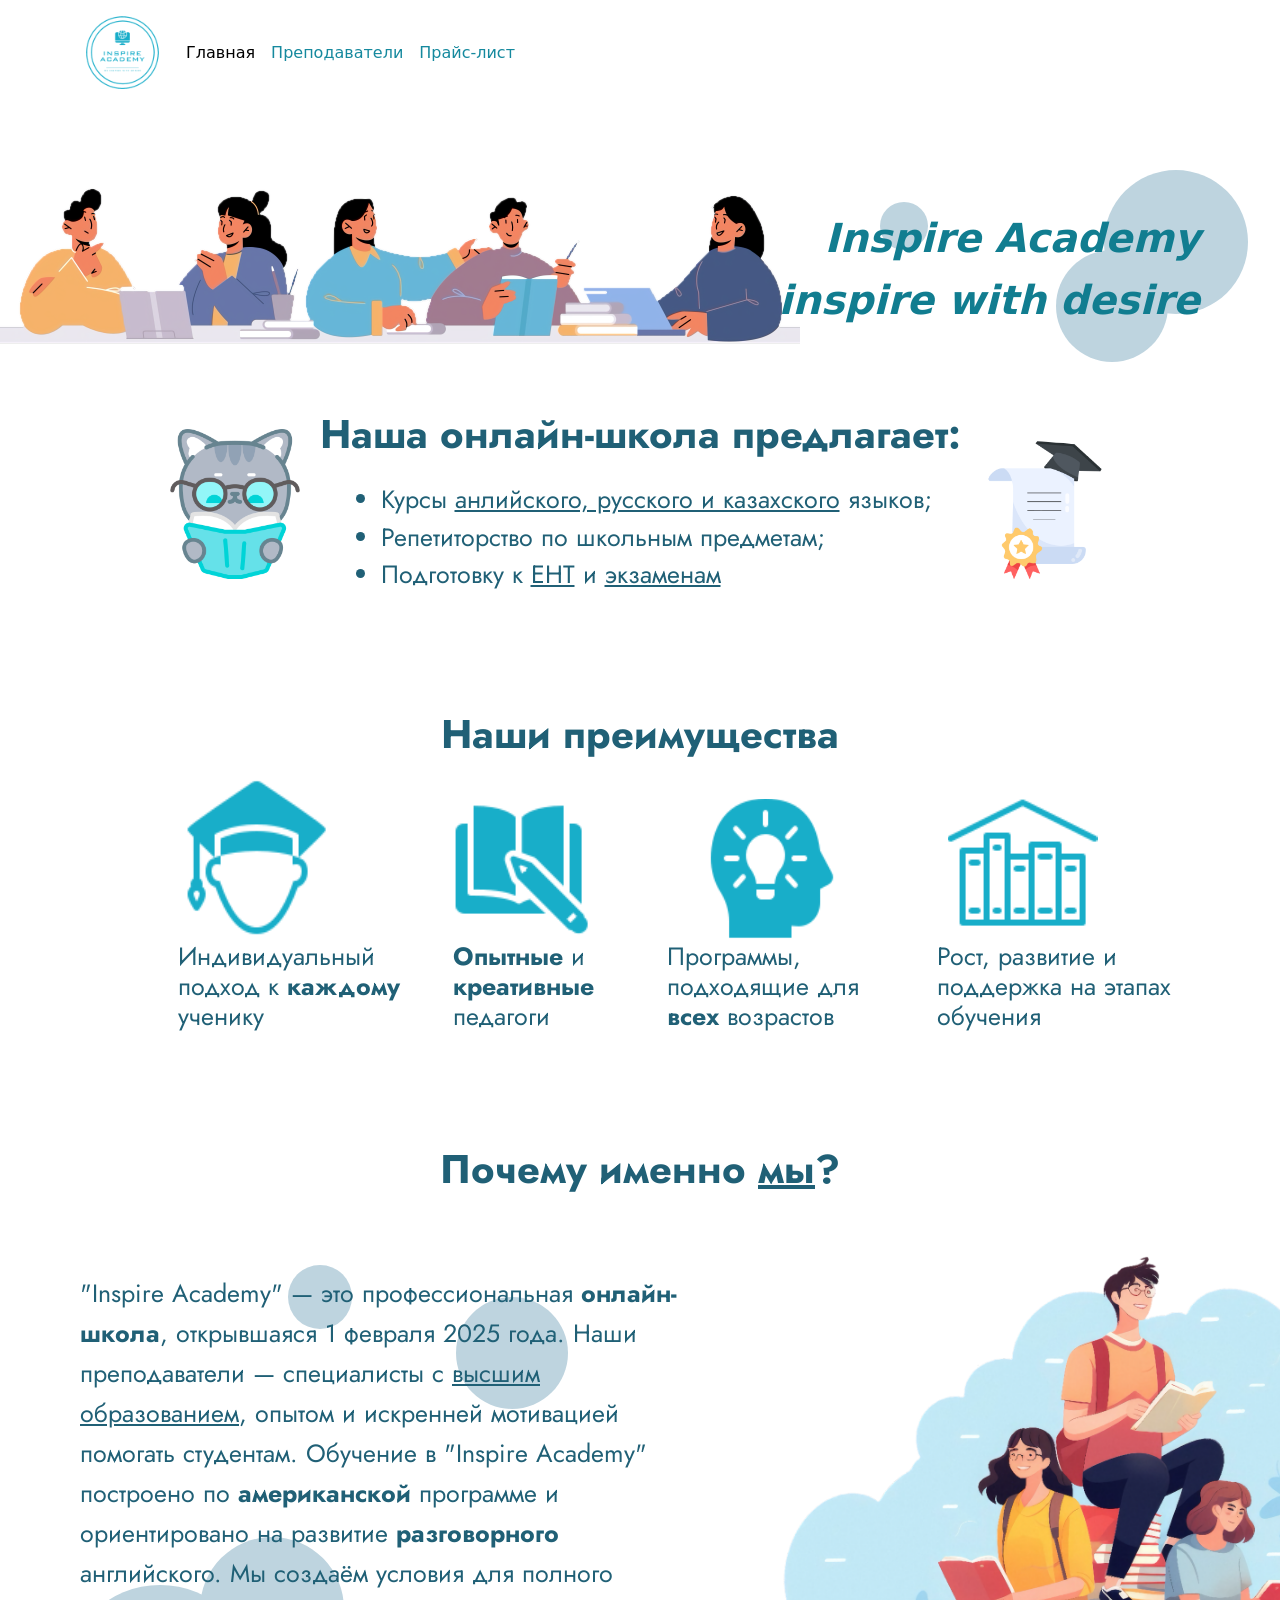
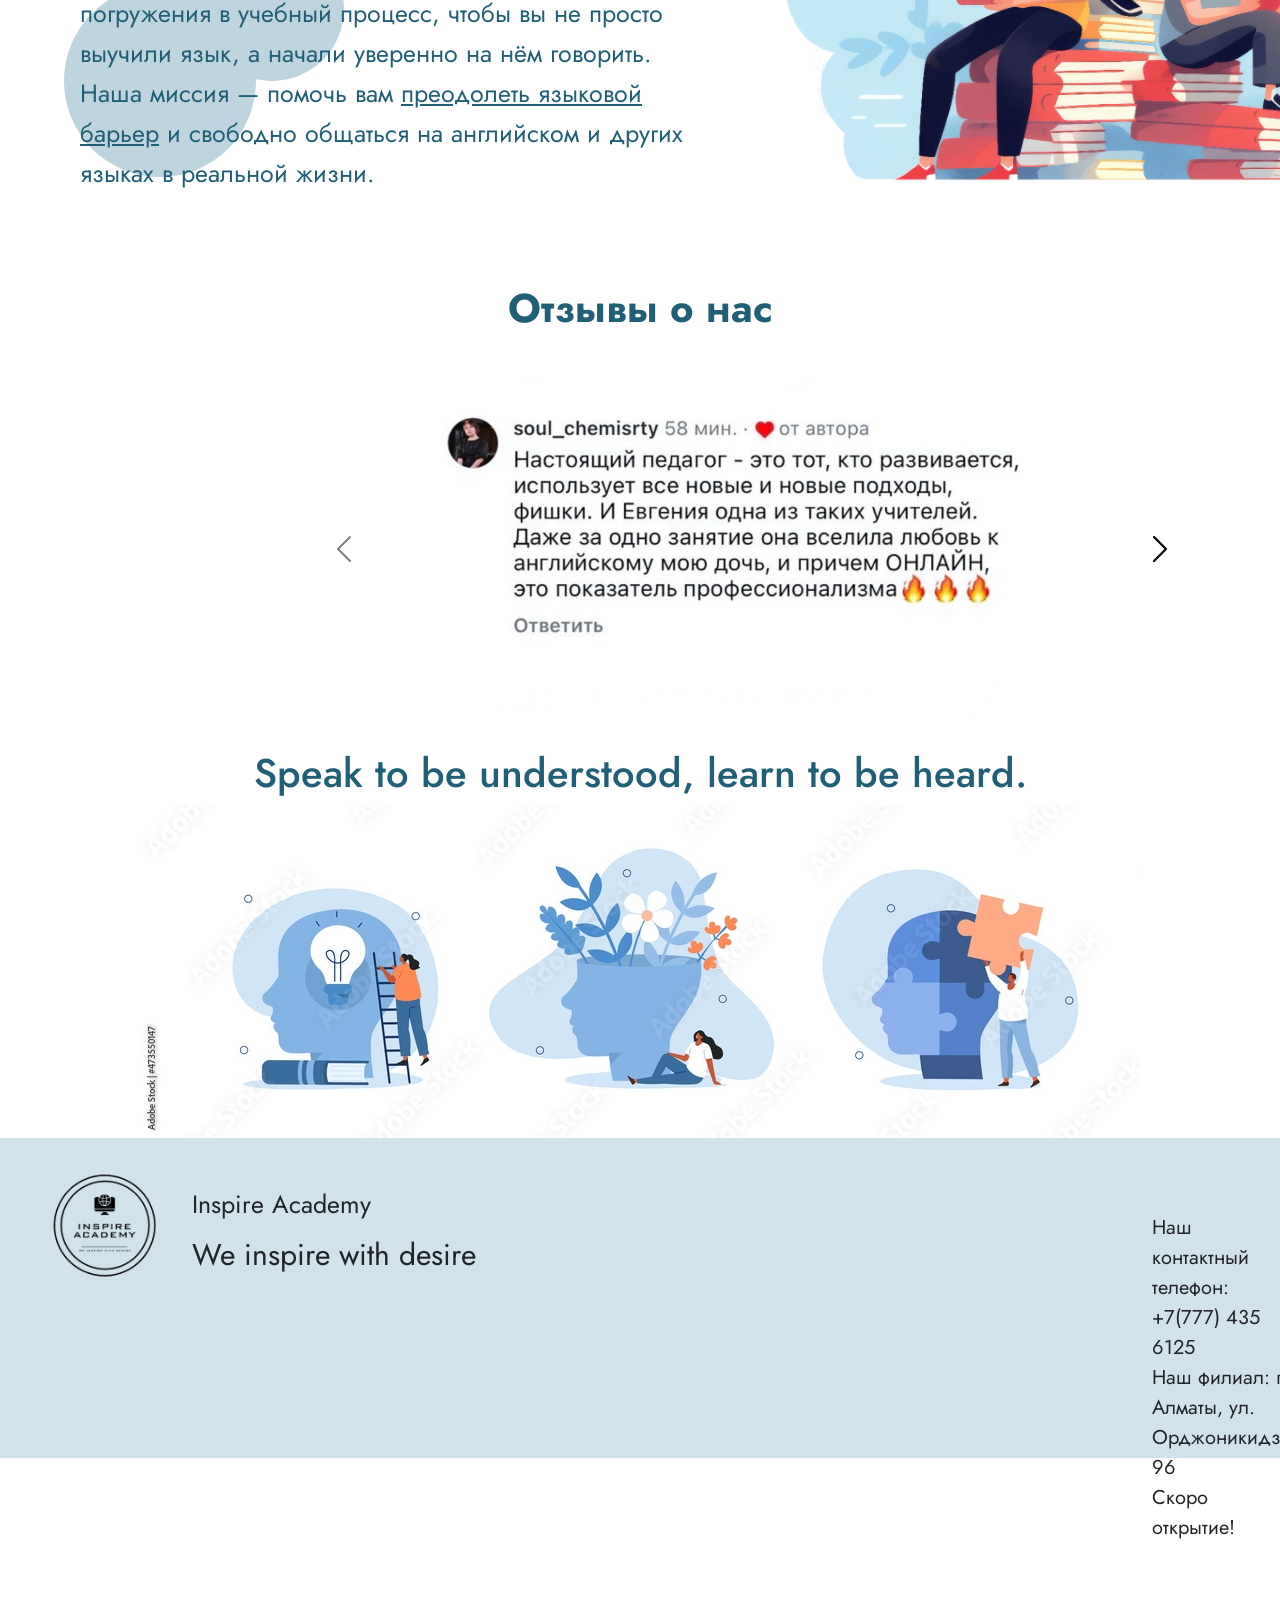
==== index.html @ 7b7fc405 "commit" ====
<!DOCTYPE html>
<html lang="en ru">
  <head>
    <meta charset="UTF-8" />
    <meta name="viewport" content="width=device-width, initial-scale=1.0" />
    <link
      href="https://cdn.jsdelivr.net/npm/bootstrap@5.0.2/dist/css/bootstrap.min.css"
      rel="stylesheet"
      integrity="sha384-EVSTQN3/azprG1Anm3QDgpJLIm9Nao0Yz1ztcQTwFspd3yD65VohhpuuCOmLASjC"
      crossorigin="anonymous"
    />
    <script
      src="https://cdn.jsdelivr.net/npm/bootstrap@5.0.2/dist/js/bootstrap.bundle.min.js"
      integrity="sha384-MrcW6ZMFYlzcLA8Nl+NtUVF0sA7MsXsP1UyJoMp4YLEuNSfAP+JcXn/tWtIaxVXM"
      crossorigin="anonymous"
    ></script>
    <title>Inspire Academy</title>
    <link rel="stylesheet" href="./main.css" />
    <script class="/main.js"></script>
    <link rel="preconnect" href="https://fonts.googleapis.com" />
    <link rel="preconnect" href="https://fonts.gstatic.com" crossorigin />
    <link
      href="https://fonts.googleapis.com/css2?family=Geist+Mono:wght@100..900&family=Josefin+Sans:ital,wght@0,100..700;1,100..700&family=Lobster&family=Playball&display=swap"
      rel="stylesheet"
    />
    <link rel="preconnect" href="https://fonts.googleapis.com" />
    <link rel="preconnect" href="https://fonts.gstatic.com" crossorigin />
    <link
      href="https://fonts.googleapis.com/css2?family=Jost:ital,wght@0,100..900;1,100..900&display=swap"
      rel="stylesheet"
    />
  </head>
  <body>
    <script src="main.js"></script>

    <nav class="navbar navbar-expand-lg custom-navbar">
      <div class="container">
        <a class="navbar-brand">
          <img src="logoo.PNG" alt="logo" class="logo" width="60" />
        </a>
        <button
          class="navbar-toggler"
          type="button"
          data-bs-toggle="collapse"
          data-bs-target="#navbarNavDropdown"
          aria-controls="navbarNavDropdown"
          aria-expanded="false"
          aria-label="Toggle navigation"
        >
          <span class="navbar-toggler-icon"></span>
        </button>
        <div class="collapse navbar-collapse" id="navbarNavDropdown">
          <ul class="navbar-nav me-auto mb-2 mb-lg-0">
            <li class="nav-item">
              <a class="nav-link active" aria-current="page" href="home.html"
                >Главная</a
              >
            </li>
            <li class="nav-item">
              <a class="nav-link" href="tutors.html">Преподаватели</a>
            </li>
            <li class="nav-item">
              <a class="nav-link" href="pricelist.html">Прайс-лист</a>
            </li>
          </ul>
        </div>
      </div>
    </nav>

    <img src="IMG_3031[1].PNG" alt="pupils" class="large-img" />
    <div class="p-container">
      <h1>
        <strong><em>Inspire Academy</em></strong>
      </h1>
      <p>
        <strong><em>We inspire with desire</em></strong>
      </p>
    </div>
    <div class="circpage1-wrapper">
      <div class="circle"></div>
      <div class="smaller-circle"></div>
      <div class="smallest-circle"></div>
    </div>
    <div class="info-container">
      <h1>
        <strong>Наша онлайн-школа предлагает:</strong>
      </h1>
      <div class="smallinfo-container">
        <ul>
          <li>Курсы <u>анлийского, русского и казахского</u> языков;</li>
          <li>Репетиторство по школьным предметам;</li>
          <li>Подготовку к <u>ЕНТ</u> и <u>экзаменам</u></li>
        </ul>
      </div>
    </div>
    <div class="advantages-container">
      <h1><strong>Наши преимущества</strong></h1>
      <div class="advantages-row">
        <p>Индивидуальный подход к <strong>каждому</strong> ученику</p>
        <p><strong>Опытные</strong> и <strong>креативные</strong> педагоги</p>
        <p>Программы, подходящие для <strong>всех</strong> возрастов</p>
        <p>Рост, развитие и поддержка на этапах обучения</p>
      </div>
      <div class="advantages-imgs">
        <img src="icons8-education-100.png" alt="" class="student" />
        <img src="icons8-education-100 (1).png" alt="" class="notebook" />
        <img src="icons8-education-100 (2).png" alt="" class="lamp" />
        <img src="icons8-education-100 (3).png" alt="" class="books" />
      </div>
    </div>
    <img src="free-sticker-read-10296576.png" alt="cat" class="cat" />
    <img
      src="free-sticker-diploma-10431328.png"
      alt="diploma"
      class="diploma"
    />
    <div class="whyus-container">
      <h1 class="title">
        <strong>Почему именно <u>мы</u>?</strong>
      </h1>
      <p>
        "Inspire Academy" — это профессиональная
        <strong>онлайн-школа</strong>, открывшаяся 1 февраля 2025 года. Наши
        преподаватели — специалисты с <u>высшим образованием</u>, опытом и
        искренней мотивацией помогать студентам. Обучение в "Inspire Academy"
        построено по <strong>американской</strong> программе и ориентировано на
        развитие <strong>разговорного</strong> английского. Мы создаём условия
        для полного погружения в учебный процесс, чтобы вы не просто выучили
        язык, а начали уверенно на нём говорить. Наша миссия — помочь вам
        <u>преодолеть языковой барьер</u> и свободно общаться на английском и
        других языках в реальной жизни.
      </p>
    </div>
    <div class="wrapper">
      <div class="circle2"></div>
      <div class="smaller-circle2"></div>
      <div class="smallest-circle2"></div>
      <div class="tiny-circle"></div>
    </div>
    <img src="pupilsbooks.PNG" alt="" class="pupils-books" />

    <h1 class="review-title"><strong>Отзывы о нас</strong></h1>

    <div id="carouselExample" class="carousel carousel-dark slide">
      <div class="carousel-inner">
        <div class="carousel-item active c-item">
          <img src="review1.jpg" class="review" alt="review" />
        </div>
        <div class="carousel-item c-item">
          <img src="review2.jpg" class="review" alt="review" />
        </div>
        <div class="carousel-item c-item">
          <img src="review3.jpg" class="review" alt="review" />
        </div>
        <div class="carousel-item c-item">
          <img src="review4.jpg" class="review" alt="review" />
        </div>
        <div class="carousel-item c-item">
          <img src="review5.jpg" class="review" alt="review" />
        </div>
      </div>
      <button
        class="carousel-control-prev"
        type="button"
        data-bs-target="#carouselExample"
        data-bs-slide="prev"
      >
        <span class="carousel-control-prev-icon" aria-hidden="true"></span>
        <span class="visually-hidden">Previous</span>
      </button>
      <button
        class="carousel-control-next"
        type="button"
        data-bs-target="#carouselExample"
        data-bs-slide="next"
      >
        <span class="carousel-control-next-icon" aria-hidden="true"></span>
        <span class="visually-hidden">Next</span>
      </button>
      <button
        class="carousel-control-next"
        type="button"
        data-bs-target="#carouselExample"
        data-bs-slide="next"
      >
        <span class="carousel-control-next-icon" aria-hidden="true"></span>
        <span class="visually-hidden">Next</span>
      </button>
      <button
        class="carousel-control-next"
        type="button"
        data-bs-target="#carouselExample"
        data-bs-slide="next"
      >
        <span class="carousel-control-next-icon" aria-hidden="true"></span>
        <span class="visually-hidden">Next</span>
      </button>
      <button
        class="carousel-control-next"
        type="button"
        data-bs-target="#carouselExample"
        data-bs-slide="next"
      >
        <span class="carousel-control-next-icon" aria-hidden="true"></span>
        <span class="visually-hidden">Next</span>
      </button>
    </div>
    <h1 class="end-h1">Speak to be understood, learn to be heard.</h1>
    <img src="head-people.jpg" alt="" class="head-people" />

    <div class="rectangle3"></div>
    <img src="black logo.PNG" alt="" class="black-logo" />
    <div class="end-wrapper">
      <p class="end-name">Inspire Academy</p>
      <p class="end-quote">We inspire with desire</p>
      <p class="end-number">
        Наш контактный телефон: <br />
        +7(777) 435 6125 <br />
        Наш филиал: г. Алматы, ул. Орджоникидзе 96 <br />
        Скоро открытие!
      </p>
      <a
        href="https://www.instagram.com/inspire_academy_kazakhstan?igsh=MTRwMHVqMG4wdWljag%3D%3D&utm_source=qr"
        target="_blank"
      >
        <img
          src="instagram-logo-black-transparent.png"
          alt=""
          class="black-insta"
        />
      </a>
      <a
        href="https://www.flaticon.com"
        title="школа стикеры"
        class="credit-link"
        target="_blank"
        >Стикеры от Stickers - Flaticon</a
      >
    </div>
  </body>
</html>
---- main.css ----
.custom-navbar .navbar-brand,
.custom-navbar .nav-link,
.custom-navbar .dropdown-menu {
  color: rgb(21, 137, 158);
}
.custom-navbar {
  background-color: rgb(255, 255, 255);
}

.logo {
  width: 5rem;
}

.navbar-toggler {
  color: rgb(69, 69, 69);
  width: 40px;
  background-image: url("data:image/svg+xml;charset=utf8,%3Csvg xmlns='http://www.w3.org/2000/svg' viewBox='0 0 30 30' stroke='currentColor' stroke-width='2'%3E%3Cpath stroke-linecap='round' d='M4 7h22M4 15h22M4 23h22'/%3E%3C/svg%3E");
}

.custom-navbar .nav-link:hover,
.custom-navbar .dropdown-menu:hover {
  color: rgb(13, 41, 51);
}

.large-img {
  width: 20rem;
  height: auto;
  height: auto;
  width: max-content;
  position: relative;
  z-index: 1;
}
@media (max-width: 600px) {
  .large-img {
    max-width: 100%;
    height: auto;
    display: flex;
    align-items: center;
    margin-left: auto;
    margin-right: auto;
  }
}

.p-container {
  display: flex;
  flex-direction: column;
  align-items: flex-end;
  margin-right: 5rem;
  color: rgb(17, 125, 144);
  margin-top: -13rem;
  font-size: 2.5rem;
  z-index: 3;
}
@media (max-width: 600px) {
  .p-container {
    display: flex;
    flex-direction: column;
    align-items: center;
    font-size: calc(0.5rem + 0.5vw);
    margin-top: 3em;
    margin-left: auto;
    margin-right: auto;
    align-items: center;
    justify-content: center;
  }
}
@media (min-width: 600px) and (max-width: 1024px) {
  .p-container {
    display: flex;
    justify-content: center;
    align-items: center;
    margin-top: 2rem;
    margin-left: 5rem;
    font-size: 25px;
    z-index: 2;
  }
}

@media (min-width: 600px) and (max-width: 1024px) {
  .circpage1-wrapper {
    margin-top: -8rem;
  }
}

.circle {
  display: flex;
  flex-direction: row;
  justify-content: center;
  width: 9rem;
  height: 9rem;
  margin-left: auto;
  margin-right: 2rem;
  margin-top: -11rem;
  border-radius: 50%;
  background-color: rgb(190, 212, 223);
  z-index: 1;
}
@media (max-width: 600px) {
  .circle {
    flex-direction: column;
    width: 6rem;
    height: 6rem;
    margin-top: -6rem;
    margin-right: 2rem;
  }
}
@media (min-width: 600px) and (max-width: 1024px) {
  .circle {
    margin-right: 15rem;
    margin-top: 0.3rem;
    width: 7rem;
    height: 7rem;
  }
}

.smaller-circle {
  display: flex;
  width: 7em;
  height: 7em;
  margin-left: auto;
  margin-right: 7rem;
  margin-top: -4rem;
  border-radius: 50%;
  background-color: rgb(190, 212, 223);
  z-index: 1;
}
@media (max-width: 600px) {
  .smaller-circle {
    width: 4rem;
    height: 4rem;
    margin-top: -3rem;
    margin-left: 14rem;
  }
}
@media (min-width: 600px) and (max-width: 1024px) {
  .smaller-circle {
    margin-right: 20rem;
    width: 6rem;
    height: 6rem;
  }
}

.smallest-circle {
  display: flex;
  width: 3em;
  height: 3em;
  margin-left: auto;
  margin-right: 22rem;
  margin-top: -10em;
  border-radius: 50%;
  background-color: rgb(190, 212, 223);
  z-index: 1;
}
@media (max-width: 600px) {
  .smallest-circle {
    width: 2rem;
    height: 2rem;
    margin-top: -6.5em;
    margin-left: 4rem;
  }
}
@media (min-width: 600px) and (max-width: 1024px) {
  .smallest-circle {
    width: 2.5rem;
    height: 2.5rem;
    margin-right: 33rem;
  }
}

.info-container {
  display: flex;
  flex-direction: column;
  align-items: center;
  color: rgb(32, 96, 118);
  margin-top: 10em;
  font-family: "Jost", sans-serif;
}
@media (max-width: 600px) {
  .info-container {
    display: flex;
    justify-content: center;
    max-width: 100%;
    height: auto;
    width: 90%;
    margin-top: 7rem;
    margin-left: auto;
    margin-right: auto;
  }
}
@media (min-width: 600px) and (max-width: 1024px) {
  .info-container {
    margin-top: 15rem;
  }
}

.smallinfo-container {
  font-size: 25px;
  font-weight: 5px;
  margin-top: 15px;
}
@media (max-width: 600px) {
  .smallinfo-container {
    display: flex;
    justify-content: center;
    max-width: 100%;
    height: auto;
    margin-right: auto;
    margin-left: auto;
    font-size: 17px;
  }
}
@media (min-width: 600px) and (max-width: 1024px) {
  .smallinfo-container {
    font-size: 20px;
  }
}

.cat {
  display: flex;
  justify-content: flex-start;
  width: 150px;
  height: auto;
  margin-top: -32rem;
  margin-left: 10rem;
}
@media (max-width: 600px) {
  .cat {
    display: none;
  }
}
@media (min-width: 600px) and (max-width: 1024px) {
  .cat {
    max-width: 100%;
    height: auto;
    margin-left: 1rem;
    margin-top: -27rem;
    width: 7rem;
  }
}

.diploma {
  display: flex;
  justify-content: flex-end;
  width: 150px;
  height: auto;
  margin-left: auto;
  margin-top: -9rem;
  margin-right: 10rem;
}
@media (max-width: 600px) {
  .diploma {
    display: none;
  }
}
@media (min-width: 600px) and (max-width: 1024px) {
  .diploma {
    max-width: 100%;
    height: auto;
    width: 7rem;
    margin-right: 1rem;
    margin-top: -5rem;
  }
}

.advantages-container {
  display: flex;
  flex-direction: column;
  align-items: center;
  color: rgb(32, 96, 118);
  position: relative;
  font-family: "Jost", sans-serif;
}

.advantages-container h1 {
  display: flex;
  align-items: center;
  margin-top: 100px;
}
@media (max-width: 600px) {
  .advantages-container {
    margin-top: -2rem;
  }
}

.advantages-row {
  display: flex;
  flex-direction: row;
  max-width: 1000px;
  line-height: 30px;
  font-size: 25px;
  font-weight: 5px;
  margin-left: 3em;
  margin-top: 7em;
  gap: 40px;
}
@media (max-width: 600px) {
  .advantages-row {
    justify-content: center;
    flex-direction: column;
    margin-left: auto;
    margin-right: auto;
    font-size: 16px;
    gap: 4.4rem;
    max-width: 10rem;
    height: auto;
  }
}
@media (min-width: 600px) and (max-width: 1024px) {
  .advantages-row {
    font-size: 20px;
  }
}

.advantages-imgs {
  display: flex;
  flex-direction: row;
  gap: 7rem;
  margin-top: -16rem;
}
@media (max-width: 600px) {
  .advantages-imgs {
    flex-direction: column;
    align-items: center;
    margin-left: auto;
    margin-right: auto;
    height: auto;
    max-width: 1em;
    margin-top: -45rem;
    gap: 5rem;
  }
}
@media (min-width: 600px) and (max-width: 1024px) {
  .advantages-imgs {
    max-width: 100%;
    height: auto;
    gap: 4.5rem;
  }
}

.student {
  width: 150px;
  margin-top: -1rem;
}
@media (max-width: 600px) {
  .student {
    max-width: 6rem;
    margin-top: 1.7rem;
  }
}
@media (min-width: 600px) and (max-width: 1024px) {
  .student {
    width: 7rem;
    height: 7rem;
    margin-top: 1rem;
  }
}

.notebook {
  width: 150px;
}
@media (max-width: 600px) {
  .notebook {
    max-width: 6rem;
    margin-top: 0.5em;
  }
}
@media (min-width: 600px) and (max-width: 1024px) {
  .notebook {
    width: 7rem;
    height: 7rem;
    margin-top: 1rem;
  }
}

.lamp {
  width: 130px;
  margin-top: 0.5rem;
}
@media (max-width: 600px) {
  .lamp {
    max-width: 5rem;
    margin-top: -1.2rem;
  }
}
@media (min-width: 600px) and (max-width: 1024px) {
  .lamp {
    width: 7rem;
    height: 7rem;
    margin-top: 1rem;
  }
}

.books {
  width: 150px;
}
@media (max-width: 600px) {
  .books {
    max-width: 6rem;
    margin-top: 0.5rem;
  }
}
@media (min-width: 600px) and (max-width: 1024px) {
  .books {
    width: 7rem;
    height: 7rem;
    margin-top: 1rem;
  }
}

.whyus-container {
  max-width: 100%;
  color: rgb(32, 96, 118);
  font-family: "Jost", sans-serif;
  margin-top: 35em;
}
@media (max-width: 600px) {
  .whyus-container {
    margin-top: 9rem;
    gap: 0.5rem;
  }
}

.title {
  display: flex;
  justify-content: center;
  flex-direction: column;
  text-align: center;
}
@media (max-width: 600px) {
  .title {
    gap: 0.5rem;
  }
}

.whyus-container p {
  position: relative;
  margin-left: 4rem;
  margin-top: 4rem;
  max-width: 40rem;
  width: 0 auto;
  padding: 1rem;
  line-height: 1.6;
  font-size: 25px;
  z-index: 2;
}
@media (max-width: 600px) {
  .whyus-container p {
    max-width: 100%;
    height: auto;
    font-size: 0.85rem;
    margin-right: 1rem;
    margin-left: 0.5rem;
    margin-top: 1rem;
  }
}
@media (min-width: 600px) and (max-width: 1024px) {
  .whyus-container p {
    font-size: 20px;
    margin-right: auto;
    margin-left: auto;
  }
}

.circle2 {
  width: 12rem;
  height: 12rem;
  border-radius: 50%;
  background-color: rgb(190, 212, 223);
  margin-left: 10rem;
  margin-top: -15rem;
  position: absolute;
  z-index: 1;
  transform: translateX(-50%);
}
@media (max-width: 600px) {
  .circle2 {
    max-width: 100%;
    width: 7rem;
    height: 7rem;
    margin-top: -7rem;
    position: absolute;
    left: -3rem;
  }
}
@media (min-width: 600px) and (max-width: 1024px) {
  .circle2 {
    margin-left: 10rem;
  }
}

.smaller-circle2 {
  width: 9rem;
  height: 9rem;
  border-radius: 50%;
  background-color: rgb(190, 212, 223);
  margin-left: 17rem;
  margin-top: -18rem;
  position: absolute;
  z-index: 1;
  transform: translateX(-50%);
}
@media (max-width: 600px) {
  .smaller-circle2 {
    max-width: 100%;
    width: 5rem;
    height: 5rem;
    margin-top: -8rem;
    position: absolute;
    left: -5rem;
  }
}

.smallest-circle2 {
  width: 7rem;
  height: 7rem;
  border-radius: 50%;
  background-color: rgb(190, 212, 223);
  margin-top: -33rem;
  position: absolute;
  z-index: 1;
  left: 40%;
  transform: translateX(-50%);
}
@media (max-width: 600px) {
  .smallest-circle2 {
    max-width: 100%;
    width: 3rem;
    height: 3rem;
    margin-top: -16rem;
    margin-left: 8rem;
  }
}
@media (min-width: 600px) and (max-width: 1024px) {
  .smallest-circle2 {
    max-width: 100%;
    margin-top: -10rem;
    margin-left: 15rem;
    display: flex;
    justify-content: flex-end;
    align-items: flex-end;
  }
}

.tiny-circle {
  width: 4rem;
  height: 4rem;
  border-radius: 50%;
  background-color: rgb(190, 212, 223);
  position: absolute;
  z-index: 1;
  margin-top: -35rem;
  margin-left: 20rem;
  transform: translateX(-50%);
}
@media (max-width: 600px) {
  .tiny-circle {
    max-width: 100%;
    width: 1.5rem;
    height: 1.5rem;
    margin-top: -17rem;
    margin-left: 13rem;
  }
}
@media (min-width: 600px) and (max-width: 1024px) {
  .tiny-circle {
    max-width: 100%;
    margin-top: -15rem;
    margin-left: 30rem;
    display: flex;
    justify-content: flex-end;
    align-items: flex-end;
  }
}

.pupils-books {
  display: flex;
  align-items: flex-end;
  margin-left: 70rem;
  margin-top: -37rem;
  width: 45em;
  transform: translateX(-50%);
}
@media (max-width: 600px) {
  .pupils-books {
    display: none;
  }
}
@media (min-width: 600px) and (max-width: 1024px) {
  .pupils-books {
    display: none;
  }
}

.review-title {
  font-family: "Jost", sans-serif;
  color: rgb(32, 96, 118);
  display: flex;
  justify-content: center;
  margin-left: auto;
  margin-right: auto;
  margin-top: 4rem;
}
@media (max-width: 600px) {
  .review-title {
    max-width: 100%;
    height: auto;
    font-size: 2rem;
    margin-top: 5rem;
  }
}

.carousel {
  width: 60rem;
  margin-left: 17rem;
  margin-top: 3rem;
}
@media (max-width: 600px) {
  .carousel {
    max-width: 100%;
    height: auto;
    width: 30rem;
    margin-right: 3rem;
    margin-left: auto;
  }
}
@media (min-width: 600px) and (max-width: 1024px) {
  .carousel {
    margin-right: auto;
    margin-left: auto;
    width: 30rem;
  }
}

.review {
  margin-left: 10rem;
}
@media (max-width: 600px) {
  .review {
    max-width: 100%;
    height: auto;
    margin-left: 2.7rem;
    margin-right: auto;
    width: 18rem;
  }
}
@media (min-width: 600px) and (max-width: 1024px) {
  .review {
    max-width: 100%;
    margin-left: 3rem;
    margin-right: auto;
    width: 25rem;
  }
}

.end-h1 {
  display: flex;
  justify-content: center;
  font-family: "Jost", sans-serif;
  margin-left: auto;
  margin-right: auto;
  color: rgb(32, 96, 118);
  margin-top: 2rem;
}
@media (max-width: 600px) {
  .end-h1 {
    max-width: 100%;
    height: auto;
    font-size: 20px;
    margin-left: 0.5rem;
    margin-top: 2rem;
    margin-right: auto;
    margin: 0 auto;
    line-height: 1.5;
  }
}

.head-people {
  display: flex;
  justify-content: center;
  margin-left: auto;
  margin-right: auto;
}
@media (max-width: 600px) {
  .head-people {
    max-width: 100%;
    height: auto;
  }
}
@media (min-width: 600px) and (max-width: 1024px) {
  .head-people {
    max-width: 100%;
    height: auto;
  }
}

.rectangle3 {
  width: 100%;
  height: 20rem;
  background-color: rgb(210, 226, 235);
  position: relative;
  z-index: 1;
}
@media (max-width: 600px) {
  .rectangle3 {
    max-width: 100%;
    height: 30rem;
    min-width: 100%;
  }
}
@media (min-width: 600px) and (max-width: 1024px) {
  .rectangle3 {
    max-width: 100%;
    height: 30rem;
  }
}

.black-logo {
  width: 7rem;
  position: absolute;
  z-index: 2;
  margin-top: -18rem;
  margin-left: 3rem;
}
@media (max-width: 600px) {
  .black-logo {
    max-width: 100%;
    width: 5rem;
    margin-top: -27rem;
  }
}
@media (min-width: 600px) and (max-width: 1024px) {
  .black-logo {
    max-width: 100%;
    width: 7rem;
    margin-top: -25rem;
    margin-left: 2rem;
  }
}

.black-insta {
  width: 4rem;
  position: absolute;
  z-index: 2;
  display: flex;
  justify-content: flex-end;
  align-items: flex-end;
  margin-right: auto;
  margin-left: 84rem;
  margin-top: -2rem;
}
@media (max-width: 600px) {
  .black-insta {
    display: flex;
    margin-left: 17rem;
    margin-right: auto;
    margin-top: -3.5rem;
  }
}
@media (min-width: 600px) and (max-width: 1024px) {
  .black-insta {
    margin-left: 1rem;
    margin-top: -5rem;
  }
}

.end-wrapper {
  font-family: "Jost", sans-serif;
  position: absolute;
  z-index: 2;
}

.credit-link {
  margin-top: 3rem;
  position: absolute;
  /* top: -7rem; */
}

.end-name {
  font-size: 25px;
  margin-top: -17rem;
  margin-left: 12rem;
}
@media (max-width: 600px) {
  .end-name {
    font-size: 20px;
    margin-top: -26rem;
    margin-left: 10rem;
  }
}
@media (min-width: 600px) and (max-width: 1024px) {
  .end-name {
    margin-top: -25rem;
  }
}

.end-quote {
  font-size: 30px;
  margin-top: -0.5rem;
  margin-left: 12rem;
}
@media (max-width: 600px) {
  .end-quote {
    font-size: 25px;
    margin-left: 10rem;
  }
}

.end-number {
  display: flex;
  justify-content: flex-end;
  align-items: flex-end;
  font-size: 20px;
  margin-right: auto;
  margin-left: 72rem;
  margin-top: -5rem;
  max-width: 600px;
}
@media (max-width: 600px) {
  .end-number {
    display: flex;
    font-size: 15px;
    margin-left: 2rem;
    margin-right: 10rem;
    margin-top: 3rem;
  }
}
@media (min-width: 600px) and (max-width: 1024px) {
  .end-number {
    max-width: 380px;
    margin-left: 13rem;
    font-size: 18px;
    margin-top: 3rem;
  }
}

/* The End of the first page*/

.intro-tutors-container {
  display: flexbox;
  flex-direction: column;
  text-align: center;
  color: rgb(32, 96, 118);
  position: relative;
  top: 2em;
  font-family: "Jost", sans-serif;
  z-index: 2;
}

.intro-tutors-container p {
  max-width: 800px;
  margin: 0 auto;
  padding: 20px;
  line-height: 1.5;
  font-size: 25px;
}
@media (max-width: 600px) {
  .intro-tutors-container p {
    font-size: 18px;
  }
}
@media (min-width: 600px) and (max-width: 1024px) {
  .intro-tutors-container p {
    font-size: 20px;
    max-width: 600px;
  }
}

@media (max-width: 600px) {
  .intro-tutors-container h1 {
    font-size: 25px;
  }
}

.circle3 {
  display: flex;
  justify-content: flex-start;
  align-items: flex-start;
  width: 10rem;
  height: 10rem;
  border-radius: 50%;
  background-color: rgb(190, 212, 223);
  position: absolute;
  z-index: 1;
  margin-top: -12rem;
  margin-left: 30rem;
  transform: translateX(-50%);
}
@media (max-width: 600px) {
  .circle3 {
    width: 6rem;
    height: 6rem;
    margin-left: 5rem;
    margin-right: auto;
    margin-top: -10rem;
  }
}
@media (min-width: 600px) and (max-width: 1024px) {
  .circle3 {
    width: 7rem;
    height: 7rem;
    margin-left: 10rem;
    margin-top: -4rem;
  }
}

.smallest-circle3 {
  width: 4rem;
  height: 4rem;
  border-radius: 50%;
  background-color: rgb(190, 212, 223);
  position: absolute;
  z-index: 1;
  margin-left: 24rem;
  margin-top: -3rem;
  transform: translateX(-50%);
}
@media (max-width: 600px) {
  .smallest-circle3 {
    width: 3rem;
    height: 3rem;
    margin-left: 2rem;
    margin-right: auto;
    margin-top: -4rem;
  }
}

@media (min-width: 600px) and (max-width: 1024px) {
  .smallest-circle3 {
    margin-top: -8rem;
    margin-left: 15rem;
  }
}

.smaller-circle3 {
  width: 6rem;
  height: 6rem;
  border-radius: 50%;
  background-color: rgb(190, 212, 223);
  position: absolute;
  z-index: 1;
  margin-left: 66rem;
  margin-top: -3rem;
  transform: translateX(-50%);
}
@media (max-width: 600px) {
  .smaller-circle3 {
    width: 4rem;
    height: 4rem;
    margin-left: 20rem;
    margin-right: auto;
  }
}
@media (min-width: 600px) and (max-width: 1024px) {
  .smaller-circle3 {
    margin-left: 40rem;
    margin-top: -7rem;
  }
}

.tiny-circle3 {
  width: 4rem;
  height: 4rem;
  border-radius: 50%;
  background-color: rgb(190, 212, 223);
  position: absolute;
  z-index: 1;
  margin-left: 69rem;
  margin-top: -9rem;
  transform: translateX(-50%);
}
@media (max-width: 600px) {
  .tiny-circle3 {
    width: 2rem;
    height: 2rem;
    margin-left: 22rem;
    margin-right: auto;
    margin-top: -6rem;
  }
}
@media (min-width: 600px) and (max-width: 1024px) {
  .tiny-circle3 {
    width: 3rem;
    height: 3rem;
    margin-left: 35rem;
    margin-top: -1rem;
  }
}

.graduation {
  display: flex;
  width: 12em;
  position: absolute;
  top: 150px;
  left: 80px;
}
@media (max-width: 600px) {
  .graduation {
    display: none;
  }
}
@media (min-width: 600px) and (max-width: 1024px) {
  .graduation {
    display: none;
  }
}

/* Meet the creator */

.h1-meet {
  color: rgb(32, 96, 118);
  font-family: "Jost", sans-serif;
  margin-top: 4em;
  margin-left: 3rem;
}
@media (max-width: 600px) {
  .h1-meet {
    font-size: 25px;
  }
}
@media (min-width: 600px) and (max-width: 1024px) {
  .h1-meet {
    font-size: 30px;
    margin-left: auto 2rem;
    margin-right: auto;
  }
}

.sergeevna-card {
  color: rgb(17, 125, 144);
  font-family: "Jost", sans-serif;
}

.h1-1 {
  margin-left: 45rem;
  margin-top: 2em;
  font-size: 3em;
}
@media (max-width: 600px) {
  .h1-1 {
    margin-left: 2rem;
    margin-right: auto;
    font-size: 25px;
    margin-top: 21rem;
    gap: 0.5rem;
    position: relative;
    top: 3rem;
  }
}
@media (min-width: 600px) and (max-width: 1024px) {
  .h1-1 {
    max-width: 400px;
    font-size: 25px;
    margin-left: 24rem;
  }
}

.p1 {
  max-width: 600px;
  line-height: 2em;
  margin: 0 auto;
  padding: 20px;
  font-size: 23px;
  line-height: 1.5em;
  margin-right: 3em;
}
@media (max-width: 600px) {
  .p1 {
    font-size: 18px;
    margin-top: 3rem;
    margin-left: auto;
    margin-right: auto;
  }
}
@media (min-width: 600px) and (max-width: 1024px) {
  .p1 {
    font-size: 20px;
    margin-left: 25rem;
  }
}

.ul1 {
  max-width: 600px;
  margin: 0 auto;
  line-height: 1.5em;
  padding: 20px;
  font-size: 22px;
  margin-right: 3em;
}
@media (max-width: 600px) {
  .ul1 {
    font-size: 15px;
    margin-left: 1rem;
    margin-right: auto;
    color: rgb(32, 96, 118);
  }
}
@media (min-width: 600px) and (max-width: 1024px) {
  .ul1 {
    font-size: 20px;
    margin-top: 2rem;
    max-width: 500px;
    margin-left: auto;
    margin-right: auto;
    position: relative;
    color: rgb(32, 96, 118);
  }
}

.ul2 {
  max-width: 500px;
  margin: 0 auto;
  line-height: 1.5em;
  padding: 20px;
  font-size: 22px;
  margin-left: 2em;
  margin-top: 1em;
}
@media (max-width: 600px) {
  .ul2 {
    font-size: 15px;
    margin-left: 1rem;
    margin-right: auto;
    margin-top: -2rem;
    color: rgb(32, 96, 118);
  }
}
@media (min-width: 600px) and (max-width: 1024px) {
  .ul2 {
    font-size: 20px;
    position: relative;
    margin-top: -2rem;
    margin-left: auto;
    margin-right: auto;
    color: rgb(32, 96, 118);
  }
}

.rectangle {
  width: 32rem;
  height: 16rem;
  background-color: rgb(196, 216, 228);
  border-radius: 20px;
  margin-top: -22.5rem;
  margin-left: 2rem;
}
@media (max-width: 600px) {
  .rectangle {
    display: none;
  }
}
@media (min-width: 600px) and (max-width: 1024px) {
  .rectangle {
    display: none;
  }
}

.rectangle2 {
  width: 35rem;
  height: 14rem;
  background-color: rgb(196, 216, 228);
  border-radius: 20px;
  margin-top: -32rem;
  margin-left: auto;
  margin-right: 7rem;
}
@media (max-width: 600px) {
  .rectangle2 {
    display: none;
  }
}
@media (min-width: 600px) and (max-width: 1024px) {
  .rectangle2 {
    display: none;
  }
}

.Zhenaeva {
  width: 27em;
  border-radius: 50%;
  padding: 5px;
  box-shadow: 0 0 10px;
  margin-left: 3em;
  margin-top: -85rem;
}
@media (max-width: 600px) {
  .Zhenaeva {
    position: relative;
    top: -24rem;
    max-width: 100%;
    height: auto;
    width: 17rem;
  }
}
@media (max-width: 389px) {
  .Zhenaeva {
    position: relative;
    top: -35.5rem;
  }
}
@media (min-width: 600px) and (max-width: 1024px) {
  .Zhenaeva {
    max-width: 100%;
    width: 20rem;
    position: relative;
    margin-top: -109rem;
  }
}

.circle-wrapper {
  position: relative;
  width: 100%;
  padding: 100px 0;
  text-align: start;
}

.circle4 {
  width: 8rem;
  height: 8rem;
  border-radius: 50%;
  background-color: rgb(210, 226, 235);
  margin-left: 27rem;
  margin-top: -18rem;
}
@media (max-width: 600px) {
  .circle4 {
    display: none;
  }
}
@media (min-width: 600px) and (max-width: 1024px) {
  .circle4 {
    display: none;
  }
}

.smaller-circle4 {
  width: 5rem;
  height: 5rem;
  border-radius: 50%;
  background-color: rgb(210, 226, 235);
  margin-left: 30rem;
  margin-top: -14rem;
}
@media (max-width: 600px) {
  .smaller-circle4 {
    display: none;
  }
}
@media (min-width: 600px) and (max-width: 1024px) {
  .smaller-circle4 {
    display: none;
  }
}

.smallest-circle4 {
  width: 3rem;
  height: 3rem;
  border-radius: 50%;
  background-color: rgb(210, 226, 235);
  margin-left: 35rem;
}
@media (max-width: 600px) {
  .smallest-circle4 {
    display: none;
  }
}
@media (min-width: 600px) and (max-width: 1024px) {
  .smallest-circle4 {
    display: none;
  }
}

.wrapper-p-h {
  position: relative;
  top: -15rem;
}

.p2 {
  max-width: 700px;
  margin: 0 auto;
  line-height: 1.5em;
  padding: 20px;
  font-size: 23px;
  margin-right: 3em;
}
@media (max-width: 600px) {
  .p2 {
    margin-top: 15rem;
    font-size: 18px;
  }
}
@media (min-width: 600px) and (max-width: 1024px) {
  .p2 {
    font-size: 20px;
    margin-top: 15rem;
    max-width: 600px;
    margin-left: 2rem;
  }
}

.h1-2 {
  max-width: 600px;
  margin-left: auto;
  margin-right: 10rem;
  color: rgb(32, 96, 118);
}
@media (max-width: 600px) {
  .h1-2 {
    display: flex;
    justify-content: center;
    align-items: center;
    position: relative;
    top: 4rem;
    max-width: 230px;
    font-size: 23px;
    margin-left: 3rem;
    margin-right: auto;
    gap: 1rem;
  }
}
@media (min-width: 600px) and (max-width: 1024px) {
  .h1-2 {
    margin-top: 6rem;
    position: relative;
    font-size: 30px;
  }
}

.button-container {
  margin-left: 5rem;
  margin-top: -22rem;
  padding: 10px;
}
@media (max-width: 600px) {
  .button-container {
    position: relative;
    margin-top: -24rem;
    margin-left: auto;
    margin-right: auto;
  }
}
@media (min-width: 600px) and (max-width: 1024px) {
  .button-container {
    margin-top: -27rem;
    position: relative;
  }
}

/* Other tutors */

.h1-tutors {
  color: rgb(32, 96, 118);
  margin-left: 30rem;
  font-family: "Jost", sans-serif;
  margin-top: 7em;
}
@media (max-width: 600px) {
  .h1-tutors {
    margin-left: 2rem;
    margin-right: auto;
    font-size: 25px;
    margin-top: 6rem;
  }
}
@media (min-width: 600px) and (max-width: 1024px) {
  .h1-tutors {
    margin-left: 10rem;
    margin-right: auto;
    margin-top: 1rem;
  }
}

.card-container {
  display: flex;
  align-items: center;
  flex-direction: row;
  gap: 5em;
  font-family: "Jost", sans-serif;
  color: rgb(21, 137, 158);
  border-radius: 2em;
  padding: 2em;
  margin-left: 2rem;
}
@media (max-width: 600px) {
  .card-container {
    display: flex;
    align-items: center;
    flex-direction: column;
    max-width: 100%;
    height: auto;
    margin-left: auto;
    margin-right: auto;
    gap: 20px;
  }
}
@media (min-width: 600px) and (max-width: 1024px) {
  .card-container {
    display: flex;
    flex-wrap: wrap;
    justify-content: center;
  }
}

.card {
  width: 18rem;
  background-color: rgb(250, 250, 250);
}
@media (max-width: 600px) {
  .card {
    width: 15rem;
  }
}
@media (min-width: 600px) and (max-width: 1024px) {
  .card {
    width: 15rem;
  }
}

.eng-tutor {
  border-radius: 1.5em;
  padding: 1em;
}

.ru-tutor {
  border-radius: 1.5em;
  padding: 1em;
}

.kaz-tutor {
  border-radius: 1.5em;
  padding: 1em;
}

.math-tutor {
  border-radius: 1.5em;
  padding: 1em;
}

/* The end of the second page */

.cost-wrapper {
  font-family: "Jost", sans-serif;
  color: rgb(32, 96, 118);
}

.head-price {
  display: flex;
  align-items: center;
  justify-content: center;
  margin-top: 2rem;
}
@media (max-width: 600px) {
  .head-price {
    font-size: 25px;
  }
}

.tarif-p {
  font-size: 25px;
  margin-left: 3rem;
  margin-top: 3rem;
}
@media (max-width: 600px) {
  .tarif-p {
    font-size: 18px;
    margin-left: 1.5rem;
  }
}
@media (min-width: 600px) and (max-width: 1024px) {
  .tarif-p {
    font-size: 22px;
    justify-content: center;
    align-items: center;
  }
}

.pricing-p {
  font-size: 27px;
  margin-left: 5rem;
  margin-top: 1rem;
  position: relative;
  z-index: 2;
  color: rgb(21, 59, 73);
}
@media (max-width: 600px) {
  .pricing-p {
    max-width: 400px;
    height: auto;
    position: relative;
    top: 21rem;
    font-size: 20px;
    margin-right: 3rem;
  }
}
@media (min-width: 600px) and (max-width: 1024px) {
  .pricing-p {
    margin-top: 20rem;
  }
}

.proof-p {
  font-size: 22px;
  margin-left: 3rem;
  max-width: 700px;
  margin-top: 1rem;
}
@media (max-width: 600px) {
  .proof-p {
    position: relative;
    top: 23rem;
    gap: 2rem;
    font-size: 17px;
    margin-left: 1rem;
  }
}
@media (min-width: 600px) and (max-width: 1024px) {
  .proof-p {
    font-size: 20px;
  }
}

.learning-page3 {
  width: 35rem;
  display: flex;
  margin-left: 55rem;
  margin-top: -22rem;
}
@media (max-width: 600px) {
  .learning-page3 {
    display: flex;
    justify-content: center;
    align-items: center;
    max-width: 100%;
    height: auto;
    width: 20rem;
    position: relative;
    top: 9.5rem;
    margin-left: auto;
    margin-right: auto;
  }
}
@media (min-width: 600px) and (max-width: 1024px) {
  .learning-page3 {
    max-width: 100%;
    height: auto;
    width: 25rem;
    margin-right: auto;
    margin-left: auto;
    margin-top: -35rem;
  }
}

.end-page3 {
  margin-top: 5rem;
}
@media (max-width: 600px) {
  .end-page3 {
    margin-top: 5rem;
  }
}

/* Schedule for July */

.schedule-july {
  display: flex;
  align-items: center;
  justify-content: center;
  font-family: "Jost", sans-serif;
  color: rgb(32, 96, 118);
  margin-top: 10rem;
}
@media (max-width: 600px) {
  .schedule-july {
    margin-top: 33rem;
    font-size: 25px;
  }
}
@media (min-width: 600px) and (max-width: 1024px) {
  .schedule-july {
    margin-top: 22rem;
  }
}

.imgs-schedule {
  margin-left: 15rem;
  margin-top: 2rem;
}
@media (max-width: 600px) {
  .imgs-schedule {
    display: flex;
    justify-content: center;
    align-items: center;
    flex-direction: column;
    margin-left: auto;
    margin-right: auto;
  }
}
@media (min-width: 600px) and (max-width: 1024px) {
  .imgs-schedule {
    display: flex;
    flex-direction: row;
    justify-content: flex-start;
    align-items: flex-start;
  }
}

.sched-tue {
  width: 25rem;
}
@media (max-width: 600px) {
  .sched-tue {
    height: auto;
    width: 17rem;
  }
}
@media (min-width: 600px) and (max-width: 1024px) {
  .sched-tue {
    width: 20rem;
    height: auto;
    margin-left: -11rem;
  }
}

.sched-thu {
  width: 25rem;
  margin-left: 10rem;
}
@media (max-width: 600px) {
  .sched-thu {
    height: auto;
    width: 17rem;
    margin-top: 2rem;
    margin-right: 10rem;
  }
}
@media (min-width: 600px) and (max-width: 1024px) {
  .sched-thu {
    height: auto;
    width: 20rem;
    margin-left: 2rem;
  }
}
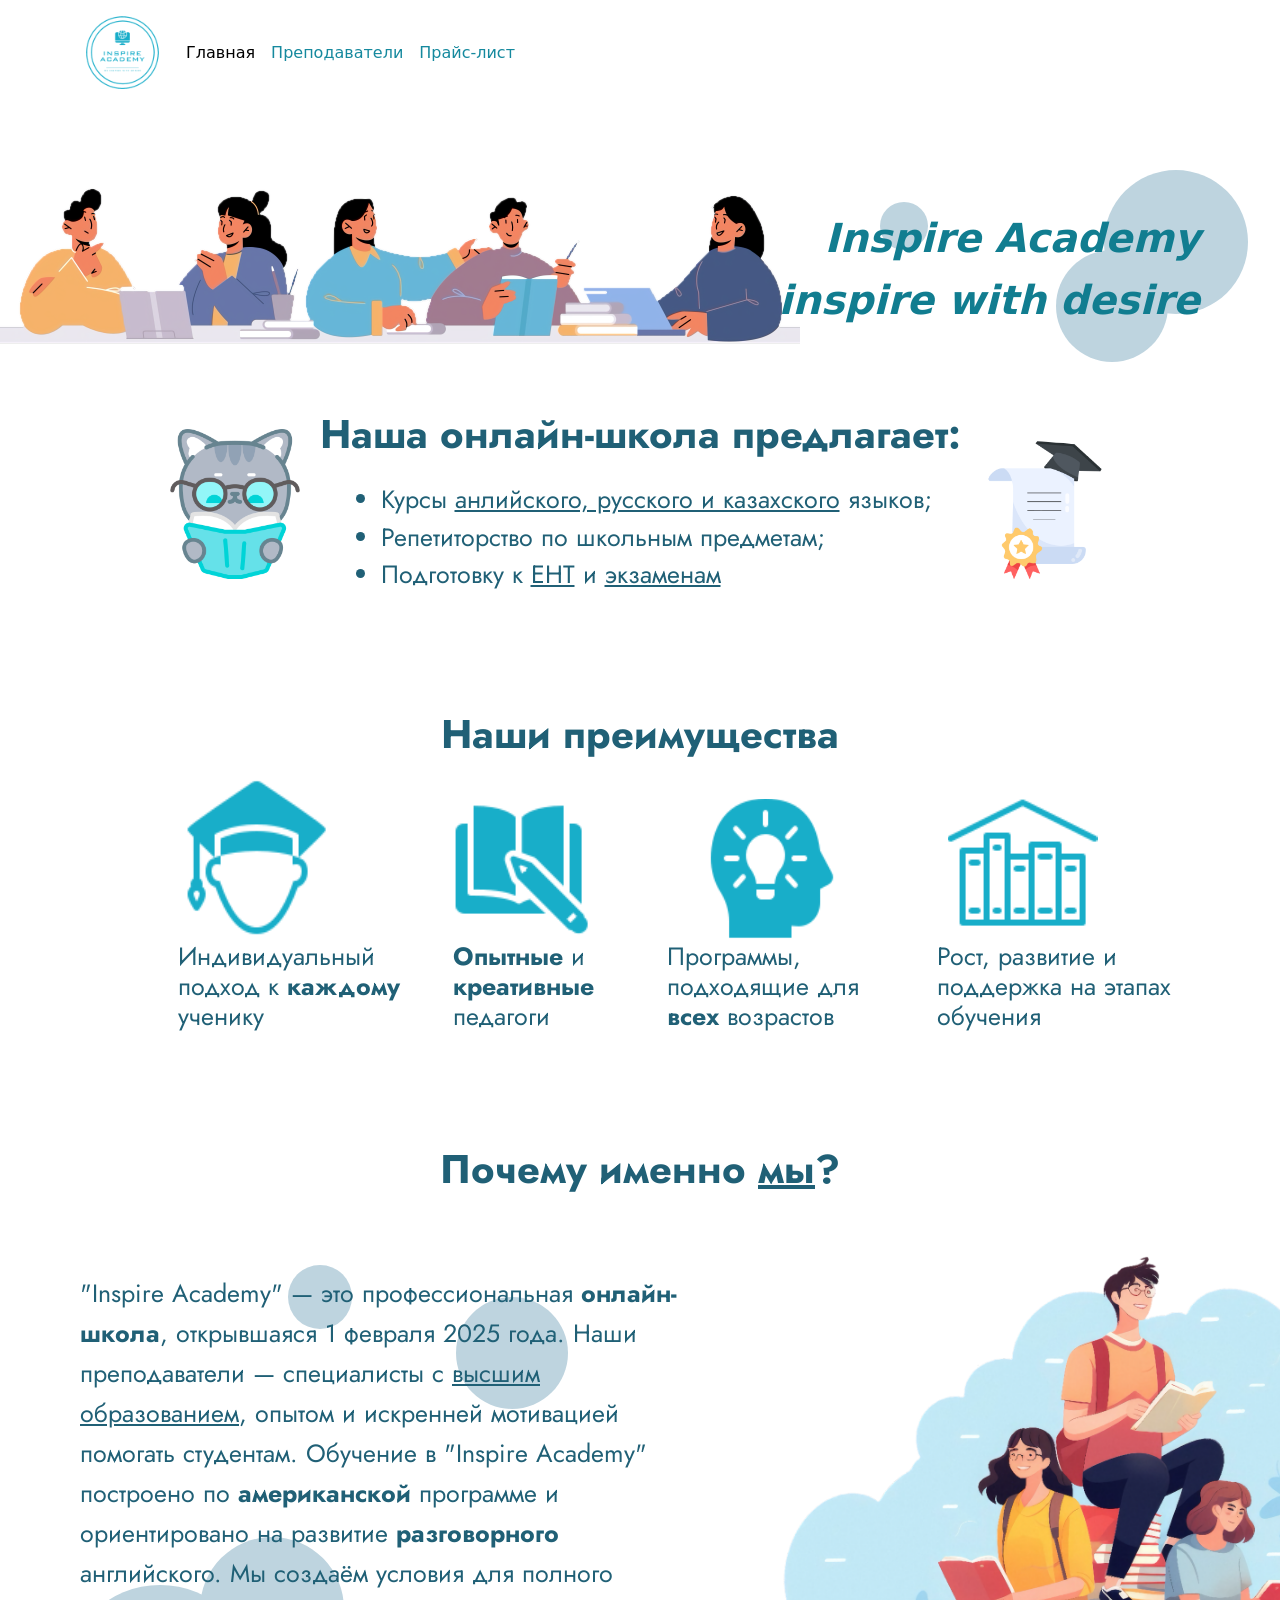
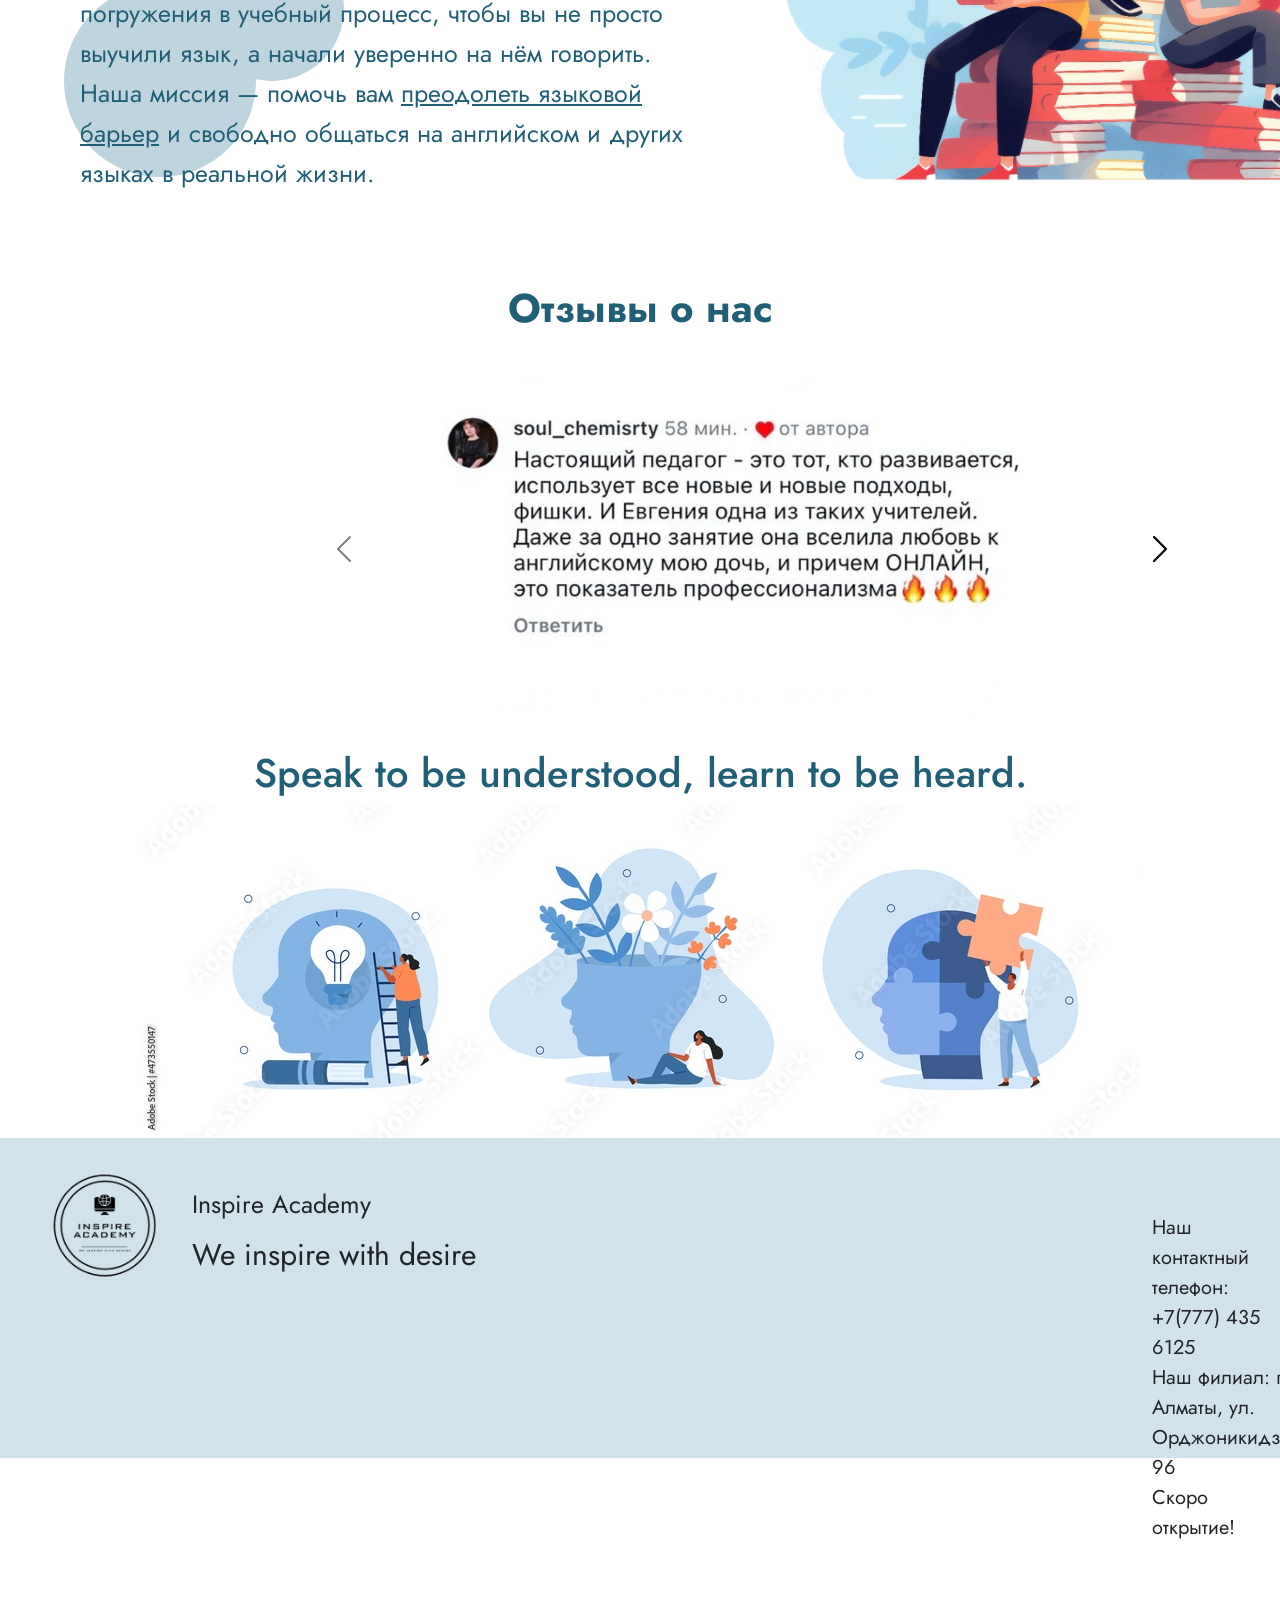
==== commit 9d64fe12: "test" ====
--- a/index.html
+++ b/index.html
@@ -1,4 +1,4 @@
-<!DOCTYPE html>
+<!doctype html>
 <html lang="en ru">
   <head>
     <meta charset="UTF-8" />
@@ -15,7 +15,7 @@
       crossorigin="anonymous"
     ></script>
     <title>Inspire Academy</title>
-    <link rel="stylesheet" href="./main.css" />
+    <link rel="stylesheet" href="./style.css" />
     <script class="/main.js"></script>
     <link rel="preconnect" href="https://fonts.googleapis.com" />
     <link rel="preconnect" href="https://fonts.gstatic.com" crossorigin />
@@ -31,12 +31,12 @@
     />
   </head>
   <body>
-    <script src="main.js"></script>
+    <script src="js/main.js"></script>
 
     <nav class="navbar navbar-expand-lg custom-navbar">
       <div class="container">
         <a class="navbar-brand">
-          <img src="logoo.PNG" alt="logo" class="logo" width="60" />
+          <img src="img/logoo.PNG" alt="logo" class="logo" width="60" />
         </a>
         <button
           class="navbar-toggler"
@@ -67,7 +67,7 @@
       </div>
     </nav>
 
-    <img src="IMG_3031[1].PNG" alt="pupils" class="large-img" />
+    <img src="img/IMG_3031[1].PNG" alt="pupils" class="large-img" />
     <div class="p-container">
       <h1>
         <strong><em>Inspire Academy</em></strong>
@@ -102,15 +102,15 @@
         <p>Рост, развитие и поддержка на этапах обучения</p>
       </div>
       <div class="advantages-imgs">
-        <img src="icons8-education-100.png" alt="" class="student" />
-        <img src="icons8-education-100 (1).png" alt="" class="notebook" />
-        <img src="icons8-education-100 (2).png" alt="" class="lamp" />
-        <img src="icons8-education-100 (3).png" alt="" class="books" />
-      </div>
-    </div>
-    <img src="free-sticker-read-10296576.png" alt="cat" class="cat" />
+        <img src="img/icons8-education-100.png" alt="" class="student" />
+        <img src="img/icons8-education-100 (1).png" alt="" class="notebook" />
+        <img src="img/icons8-education-100 (2).png" alt="" class="lamp" />
+        <img src="img/icons8-education-100 (3).png" alt="" class="books" />
+      </div>
+    </div>
+    <img src="img/free-sticker-read-10296576.png" alt="cat" class="cat" />
     <img
-      src="free-sticker-diploma-10431328.png"
+      src="img/free-sticker-diploma-10431328.png"
       alt="diploma"
       class="diploma"
     />
@@ -137,26 +137,26 @@
       <div class="smallest-circle2"></div>
       <div class="tiny-circle"></div>
     </div>
-    <img src="pupilsbooks.PNG" alt="" class="pupils-books" />
+    <img src="img/pupilsbooks.PNG" alt="" class="pupils-books" />
 
     <h1 class="review-title"><strong>Отзывы о нас</strong></h1>
 
     <div id="carouselExample" class="carousel carousel-dark slide">
       <div class="carousel-inner">
         <div class="carousel-item active c-item">
-          <img src="review1.jpg" class="review" alt="review" />
-        </div>
-        <div class="carousel-item c-item">
-          <img src="review2.jpg" class="review" alt="review" />
-        </div>
-        <div class="carousel-item c-item">
-          <img src="review3.jpg" class="review" alt="review" />
-        </div>
-        <div class="carousel-item c-item">
-          <img src="review4.jpg" class="review" alt="review" />
-        </div>
-        <div class="carousel-item c-item">
-          <img src="review5.jpg" class="review" alt="review" />
+          <img src="img/review1.jpg" class="review" alt="review" />
+        </div>
+        <div class="carousel-item c-item">
+          <img src="img/review2.jpg" class="review" alt="review" />
+        </div>
+        <div class="carousel-item c-item">
+          <img src="img/review3.jpg" class="review" alt="review" />
+        </div>
+        <div class="carousel-item c-item">
+          <img src="img/review4.jpg" class="review" alt="review" />
+        </div>
+        <div class="carousel-item c-item">
+          <img src="img/review5.jpg" class="review" alt="review" />
         </div>
       </div>
       <button
@@ -206,10 +206,10 @@
       </button>
     </div>
     <h1 class="end-h1">Speak to be understood, learn to be heard.</h1>
-    <img src="head-people.jpg" alt="" class="head-people" />
+    <img src="img/head-people.jpg" alt="" class="head-people" />
 
     <div class="rectangle3"></div>
-    <img src="black logo.PNG" alt="" class="black-logo" />
+    <img src="img/black logo.PNG" alt="" class="black-logo" />
     <div class="end-wrapper">
       <p class="end-name">Inspire Academy</p>
       <p class="end-quote">We inspire with desire</p>
@@ -224,7 +224,7 @@
         target="_blank"
       >
         <img
-          src="instagram-logo-black-transparent.png"
+          src="img/instagram-logo-black-transparent.png"
           alt=""
           class="black-insta"
         />
@@ -234,7 +234,7 @@
         title="школа стикеры"
         class="credit-link"
         target="_blank"
-        >Стикеры от Stickers - Flaticon</a
+        >Стикеры от Stickers - Flaticonn</a
       >
     </div>
   </body>
--- a/style.css
+++ b/style.css
@@ -0,0 +1,1641 @@
+.custom-navbar .navbar-brand,
+.custom-navbar .nav-link,
+.custom-navbar .dropdown-menu {
+  color: rgb(21, 137, 158);
+}
+.custom-navbar {
+  background-color: rgb(255, 255, 255);
+}
+
+.logo {
+  width: 5rem;
+}
+
+.navbar-toggler {
+  color: rgb(69, 69, 69);
+  width: 40px;
+  background-image: url("data:image/svg+xml;charset=utf8,%3Csvg xmlns='http://www.w3.org/2000/svg' viewBox='0 0 30 30' stroke='currentColor' stroke-width='2'%3E%3Cpath stroke-linecap='round' d='M4 7h22M4 15h22M4 23h22'/%3E%3C/svg%3E");
+}
+
+.custom-navbar .nav-link:hover,
+.custom-navbar .dropdown-menu:hover {
+  color: rgb(13, 41, 51);
+}
+
+.large-img {
+  width: 20rem;
+  height: auto;
+  height: auto;
+  width: max-content;
+  position: relative;
+  z-index: 1;
+}
+@media (max-width: 600px) {
+  .large-img {
+    max-width: 100%;
+    height: auto;
+    display: flex;
+    align-items: center;
+    margin-left: auto;
+    margin-right: auto;
+  }
+}
+
+.p-container {
+  display: flex;
+  flex-direction: column;
+  align-items: flex-end;
+  margin-right: 5rem;
+  color: rgb(17, 125, 144);
+  margin-top: -13rem;
+  font-size: 2.5rem;
+  z-index: 3;
+}
+@media (max-width: 600px) {
+  .p-container {
+    display: flex;
+    flex-direction: column;
+    align-items: center;
+    font-size: calc(0.5rem + 0.5vw);
+    margin-top: 3em;
+    margin-left: auto;
+    margin-right: auto;
+    align-items: center;
+    justify-content: center;
+  }
+}
+@media (min-width: 600px) and (max-width: 1024px) {
+  .p-container {
+    display: flex;
+    justify-content: center;
+    align-items: center;
+    margin-top: 2rem;
+    margin-left: 5rem;
+    font-size: 25px;
+    z-index: 2;
+  }
+}
+
+@media (min-width: 600px) and (max-width: 1024px) {
+  .circpage1-wrapper {
+    margin-top: -8rem;
+  }
+}
+
+.circle {
+  display: flex;
+  flex-direction: row;
+  justify-content: center;
+  width: 9rem;
+  height: 9rem;
+  margin-left: auto;
+  margin-right: 2rem;
+  margin-top: -11rem;
+  border-radius: 50%;
+  background-color: rgb(190, 212, 223);
+  z-index: 1;
+}
+@media (max-width: 600px) {
+  .circle {
+    flex-direction: column;
+    width: 6rem;
+    height: 6rem;
+    margin-top: -6rem;
+    margin-right: 2rem;
+  }
+}
+@media (min-width: 600px) and (max-width: 1024px) {
+  .circle {
+    margin-right: 15rem;
+    margin-top: 0.3rem;
+    width: 7rem;
+    height: 7rem;
+  }
+}
+
+.smaller-circle {
+  display: flex;
+  width: 7em;
+  height: 7em;
+  margin-left: auto;
+  margin-right: 7rem;
+  margin-top: -4rem;
+  border-radius: 50%;
+  background-color: rgb(190, 212, 223);
+  z-index: 1;
+}
+@media (max-width: 600px) {
+  .smaller-circle {
+    width: 4rem;
+    height: 4rem;
+    margin-top: -3rem;
+    margin-left: 14rem;
+  }
+}
+@media (min-width: 600px) and (max-width: 1024px) {
+  .smaller-circle {
+    margin-right: 20rem;
+    width: 6rem;
+    height: 6rem;
+  }
+}
+
+.smallest-circle {
+  display: flex;
+  width: 3em;
+  height: 3em;
+  margin-left: auto;
+  margin-right: 22rem;
+  margin-top: -10em;
+  border-radius: 50%;
+  background-color: rgb(190, 212, 223);
+  z-index: 1;
+}
+@media (max-width: 600px) {
+  .smallest-circle {
+    width: 2rem;
+    height: 2rem;
+    margin-top: -6.5em;
+    margin-left: 4rem;
+  }
+}
+@media (min-width: 600px) and (max-width: 1024px) {
+  .smallest-circle {
+    width: 2.5rem;
+    height: 2.5rem;
+    margin-right: 33rem;
+  }
+}
+
+.info-container {
+  display: flex;
+  flex-direction: column;
+  align-items: center;
+  color: rgb(32, 96, 118);
+  margin-top: 10em;
+  font-family: "Jost", sans-serif;
+}
+@media (max-width: 600px) {
+  .info-container {
+    display: flex;
+    justify-content: center;
+    max-width: 100%;
+    height: auto;
+    width: 90%;
+    margin-top: 7rem;
+    margin-left: auto;
+    margin-right: auto;
+  }
+}
+@media (min-width: 600px) and (max-width: 1024px) {
+  .info-container {
+    margin-top: 15rem;
+  }
+}
+
+.smallinfo-container {
+  font-size: 25px;
+  font-weight: 5px;
+  margin-top: 15px;
+}
+@media (max-width: 600px) {
+  .smallinfo-container {
+    display: flex;
+    justify-content: center;
+    max-width: 100%;
+    height: auto;
+    margin-right: auto;
+    margin-left: auto;
+    font-size: 17px;
+  }
+}
+@media (min-width: 600px) and (max-width: 1024px) {
+  .smallinfo-container {
+    font-size: 20px;
+  }
+}
+
+.cat {
+  display: flex;
+  justify-content: flex-start;
+  width: 150px;
+  height: auto;
+  margin-top: -32rem;
+  margin-left: 10rem;
+}
+@media (max-width: 600px) {
+  .cat {
+    display: none;
+  }
+}
+@media (min-width: 600px) and (max-width: 1024px) {
+  .cat {
+    max-width: 100%;
+    height: auto;
+    margin-left: 1rem;
+    margin-top: -27rem;
+    width: 7rem;
+  }
+}
+
+.diploma {
+  display: flex;
+  justify-content: flex-end;
+  width: 150px;
+  height: auto;
+  margin-left: auto;
+  margin-top: -9rem;
+  margin-right: 10rem;
+}
+@media (max-width: 600px) {
+  .diploma {
+    display: none;
+  }
+}
+@media (min-width: 600px) and (max-width: 1024px) {
+  .diploma {
+    max-width: 100%;
+    height: auto;
+    width: 7rem;
+    margin-right: 1rem;
+    margin-top: -5rem;
+  }
+}
+
+.advantages-container {
+  display: flex;
+  flex-direction: column;
+  align-items: center;
+  color: rgb(32, 96, 118);
+  position: relative;
+  font-family: "Jost", sans-serif;
+}
+
+.advantages-container h1 {
+  display: flex;
+  align-items: center;
+  margin-top: 100px;
+}
+@media (max-width: 600px) {
+  .advantages-container {
+    margin-top: -2rem;
+  }
+}
+
+.advantages-row {
+  display: flex;
+  flex-direction: row;
+  max-width: 1000px;
+  line-height: 30px;
+  font-size: 25px;
+  font-weight: 5px;
+  margin-left: 3em;
+  margin-top: 7em;
+  gap: 40px;
+}
+@media (max-width: 600px) {
+  .advantages-row {
+    justify-content: center;
+    flex-direction: column;
+    margin-left: auto;
+    margin-right: auto;
+    font-size: 16px;
+    gap: 4.4rem;
+    max-width: 10rem;
+    height: auto;
+  }
+}
+@media (min-width: 600px) and (max-width: 1024px) {
+  .advantages-row {
+    font-size: 20px;
+  }
+}
+
+.advantages-imgs {
+  display: flex;
+  flex-direction: row;
+  gap: 7rem;
+  margin-top: -16rem;
+}
+@media (max-width: 600px) {
+  .advantages-imgs {
+    flex-direction: column;
+    align-items: center;
+    margin-left: auto;
+    margin-right: auto;
+    height: auto;
+    max-width: 1em;
+    margin-top: -45rem;
+    gap: 5rem;
+  }
+}
+@media (min-width: 600px) and (max-width: 1024px) {
+  .advantages-imgs {
+    max-width: 100%;
+    height: auto;
+    gap: 4.5rem;
+  }
+}
+
+.student {
+  width: 150px;
+  margin-top: -1rem;
+}
+@media (max-width: 600px) {
+  .student {
+    max-width: 6rem;
+    margin-top: 1.7rem;
+  }
+}
+@media (min-width: 600px) and (max-width: 1024px) {
+  .student {
+    width: 7rem;
+    height: 7rem;
+    margin-top: 1rem;
+  }
+}
+
+.notebook {
+  width: 150px;
+}
+@media (max-width: 600px) {
+  .notebook {
+    max-width: 6rem;
+    margin-top: 0.5em;
+  }
+}
+@media (min-width: 600px) and (max-width: 1024px) {
+  .notebook {
+    width: 7rem;
+    height: 7rem;
+    margin-top: 1rem;
+  }
+}
+
+.lamp {
+  width: 130px;
+  margin-top: 0.5rem;
+}
+@media (max-width: 600px) {
+  .lamp {
+    max-width: 5rem;
+    margin-top: -1.2rem;
+  }
+}
+@media (min-width: 600px) and (max-width: 1024px) {
+  .lamp {
+    width: 7rem;
+    height: 7rem;
+    margin-top: 1rem;
+  }
+}
+
+.books {
+  width: 150px;
+}
+@media (max-width: 600px) {
+  .books {
+    max-width: 6rem;
+    margin-top: 0.5rem;
+  }
+}
+@media (min-width: 600px) and (max-width: 1024px) {
+  .books {
+    width: 7rem;
+    height: 7rem;
+    margin-top: 1rem;
+  }
+}
+
+.whyus-container {
+  max-width: 100%;
+  color: rgb(32, 96, 118);
+  font-family: "Jost", sans-serif;
+  margin-top: 35em;
+}
+@media (max-width: 600px) {
+  .whyus-container {
+    margin-top: 9rem;
+    gap: 0.5rem;
+  }
+}
+
+.title {
+  display: flex;
+  justify-content: center;
+  flex-direction: column;
+  text-align: center;
+}
+@media (max-width: 600px) {
+  .title {
+    gap: 0.5rem;
+  }
+}
+
+.whyus-container p {
+  position: relative;
+  margin-left: 4rem;
+  margin-top: 4rem;
+  max-width: 40rem;
+  width: 0 auto;
+  padding: 1rem;
+  line-height: 1.6;
+  font-size: 25px;
+  z-index: 2;
+}
+@media (max-width: 600px) {
+  .whyus-container p {
+    max-width: 100%;
+    height: auto;
+    font-size: 0.85rem;
+    margin-right: 1rem;
+    margin-left: 0.5rem;
+    margin-top: 1rem;
+  }
+}
+@media (min-width: 600px) and (max-width: 1024px) {
+  .whyus-container p {
+    font-size: 20px;
+    margin-right: auto;
+    margin-left: auto;
+  }
+}
+
+.circle2 {
+  width: 12rem;
+  height: 12rem;
+  border-radius: 50%;
+  background-color: rgb(190, 212, 223);
+  margin-left: 10rem;
+  margin-top: -15rem;
+  position: absolute;
+  z-index: 1;
+  transform: translateX(-50%);
+}
+@media (max-width: 600px) {
+  .circle2 {
+    max-width: 100%;
+    width: 7rem;
+    height: 7rem;
+    margin-top: -7rem;
+    position: absolute;
+    left: -3rem;
+  }
+}
+@media (min-width: 600px) and (max-width: 1024px) {
+  .circle2 {
+    margin-left: 10rem;
+  }
+}
+
+.smaller-circle2 {
+  width: 9rem;
+  height: 9rem;
+  border-radius: 50%;
+  background-color: rgb(190, 212, 223);
+  margin-left: 17rem;
+  margin-top: -18rem;
+  position: absolute;
+  z-index: 1;
+  transform: translateX(-50%);
+}
+@media (max-width: 600px) {
+  .smaller-circle2 {
+    max-width: 100%;
+    width: 5rem;
+    height: 5rem;
+    margin-top: -8rem;
+    position: absolute;
+    left: -5rem;
+  }
+}
+
+.smallest-circle2 {
+  width: 7rem;
+  height: 7rem;
+  border-radius: 50%;
+  background-color: rgb(190, 212, 223);
+  margin-top: -33rem;
+  position: absolute;
+  z-index: 1;
+  left: 40%;
+  transform: translateX(-50%);
+}
+@media (max-width: 600px) {
+  .smallest-circle2 {
+    max-width: 100%;
+    width: 3rem;
+    height: 3rem;
+    margin-top: -16rem;
+    margin-left: 8rem;
+  }
+}
+@media (min-width: 600px) and (max-width: 1024px) {
+  .smallest-circle2 {
+    max-width: 100%;
+    margin-top: -10rem;
+    margin-left: 15rem;
+    display: flex;
+    justify-content: flex-end;
+    align-items: flex-end;
+  }
+}
+
+.tiny-circle {
+  width: 4rem;
+  height: 4rem;
+  border-radius: 50%;
+  background-color: rgb(190, 212, 223);
+  position: absolute;
+  z-index: 1;
+  margin-top: -35rem;
+  margin-left: 20rem;
+  transform: translateX(-50%);
+}
+@media (max-width: 600px) {
+  .tiny-circle {
+    max-width: 100%;
+    width: 1.5rem;
+    height: 1.5rem;
+    margin-top: -17rem;
+    margin-left: 13rem;
+  }
+}
+@media (min-width: 600px) and (max-width: 1024px) {
+  .tiny-circle {
+    max-width: 100%;
+    margin-top: -15rem;
+    margin-left: 30rem;
+    display: flex;
+    justify-content: flex-end;
+    align-items: flex-end;
+  }
+}
+
+.pupils-books {
+  display: flex;
+  align-items: flex-end;
+  margin-left: 70rem;
+  margin-top: -37rem;
+  width: 45em;
+  transform: translateX(-50%);
+}
+@media (max-width: 600px) {
+  .pupils-books {
+    display: none;
+  }
+}
+@media (min-width: 600px) and (max-width: 1024px) {
+  .pupils-books {
+    display: none;
+  }
+}
+
+.review-title {
+  font-family: "Jost", sans-serif;
+  color: rgb(32, 96, 118);
+  display: flex;
+  justify-content: center;
+  margin-left: auto;
+  margin-right: auto;
+  margin-top: 4rem;
+}
+@media (max-width: 600px) {
+  .review-title {
+    max-width: 100%;
+    height: auto;
+    font-size: 2rem;
+    margin-top: 5rem;
+  }
+}
+
+.carousel {
+  width: 60rem;
+  margin-left: 17rem;
+  margin-top: 3rem;
+}
+@media (max-width: 600px) {
+  .carousel {
+    max-width: 100%;
+    height: auto;
+    width: 30rem;
+    margin-right: 3rem;
+    margin-left: auto;
+  }
+}
+@media (min-width: 600px) and (max-width: 1024px) {
+  .carousel {
+    margin-right: auto;
+    margin-left: auto;
+    width: 30rem;
+  }
+}
+
+.review {
+  margin-left: 10rem;
+}
+@media (max-width: 600px) {
+  .review {
+    max-width: 100%;
+    height: auto;
+    margin-left: 2.7rem;
+    margin-right: auto;
+    width: 18rem;
+  }
+}
+@media (min-width: 600px) and (max-width: 1024px) {
+  .review {
+    max-width: 100%;
+    margin-left: 3rem;
+    margin-right: auto;
+    width: 25rem;
+  }
+}
+
+.end-h1 {
+  display: flex;
+  justify-content: center;
+  font-family: "Jost", sans-serif;
+  margin-left: auto;
+  margin-right: auto;
+  color: rgb(32, 96, 118);
+  margin-top: 2rem;
+}
+@media (max-width: 600px) {
+  .end-h1 {
+    max-width: 100%;
+    height: auto;
+    font-size: 20px;
+    margin-left: 0.5rem;
+    margin-top: 2rem;
+    margin-right: auto;
+    margin: 0 auto;
+    line-height: 1.5;
+  }
+}
+
+.head-people {
+  display: flex;
+  justify-content: center;
+  margin-left: auto;
+  margin-right: auto;
+}
+@media (max-width: 600px) {
+  .head-people {
+    max-width: 100%;
+    height: auto;
+  }
+}
+@media (min-width: 600px) and (max-width: 1024px) {
+  .head-people {
+    max-width: 100%;
+    height: auto;
+  }
+}
+
+.rectangle3 {
+  width: 100%;
+  height: 20rem;
+  background-color: rgb(210, 226, 235);
+  position: relative;
+  z-index: 1;
+}
+@media (max-width: 600px) {
+  .rectangle3 {
+    max-width: 100%;
+    height: 30rem;
+    min-width: 100%;
+  }
+}
+@media (min-width: 600px) and (max-width: 1024px) {
+  .rectangle3 {
+    max-width: 100%;
+    height: 30rem;
+  }
+}
+
+.black-logo {
+  width: 7rem;
+  position: absolute;
+  z-index: 2;
+  margin-top: -18rem;
+  margin-left: 3rem;
+}
+@media (max-width: 600px) {
+  .black-logo {
+    max-width: 100%;
+    width: 5rem;
+    margin-top: -27rem;
+  }
+}
+@media (min-width: 600px) and (max-width: 1024px) {
+  .black-logo {
+    max-width: 100%;
+    width: 7rem;
+    margin-top: -25rem;
+    margin-left: 2rem;
+  }
+}
+
+.black-insta {
+  width: 4rem;
+  position: absolute;
+  z-index: 2;
+  display: flex;
+  justify-content: flex-end;
+  align-items: flex-end;
+  margin-right: auto;
+  margin-left: 84rem;
+  margin-top: -2rem;
+}
+@media (max-width: 600px) {
+  .black-insta {
+    display: flex;
+    margin-left: 17rem;
+    margin-right: auto;
+    margin-top: -3.5rem;
+  }
+}
+@media (min-width: 600px) and (max-width: 1024px) {
+  .black-insta {
+    margin-left: 1rem;
+    margin-top: -5rem;
+  }
+}
+
+.end-wrapper {
+  font-family: "Jost", sans-serif;
+  position: absolute;
+  z-index: 2;
+}
+
+.credit-link {
+  margin-top: 3rem;
+  position: absolute;
+  /* top: -7rem; */
+}
+
+.end-name {
+  font-size: 25px;
+  margin-top: -17rem;
+  margin-left: 12rem;
+}
+@media (max-width: 600px) {
+  .end-name {
+    font-size: 20px;
+    margin-top: -26rem;
+    margin-left: 10rem;
+  }
+}
+@media (min-width: 600px) and (max-width: 1024px) {
+  .end-name {
+    margin-top: -25rem;
+  }
+}
+
+.end-quote {
+  font-size: 30px;
+  margin-top: -0.5rem;
+  margin-left: 12rem;
+}
+@media (max-width: 600px) {
+  .end-quote {
+    font-size: 25px;
+    margin-left: 10rem;
+  }
+}
+
+.end-number {
+  display: flex;
+  justify-content: flex-end;
+  align-items: flex-end;
+  font-size: 20px;
+  margin-right: auto;
+  margin-left: 72rem;
+  margin-top: -5rem;
+  max-width: 600px;
+}
+@media (max-width: 600px) {
+  .end-number {
+    display: flex;
+    font-size: 15px;
+    margin-left: 2rem;
+    margin-right: 10rem;
+    margin-top: 3rem;
+  }
+}
+@media (min-width: 600px) and (max-width: 1024px) {
+  .end-number {
+    max-width: 380px;
+    margin-left: 13rem;
+    font-size: 18px;
+    margin-top: 3rem;
+  }
+}
+
+/* The End of the first page*/
+
+.intro-tutors-container {
+  display: flexbox;
+  flex-direction: column;
+  text-align: center;
+  color: rgb(32, 96, 118);
+  position: relative;
+  top: 2em;
+  font-family: "Jost", sans-serif;
+  z-index: 2;
+}
+
+.intro-tutors-container p {
+  max-width: 800px;
+  margin: 0 auto;
+  padding: 20px;
+  line-height: 1.5;
+  font-size: 25px;
+}
+@media (max-width: 600px) {
+  .intro-tutors-container p {
+    font-size: 18px;
+  }
+}
+@media (min-width: 600px) and (max-width: 1024px) {
+  .intro-tutors-container p {
+    font-size: 20px;
+    max-width: 600px;
+  }
+}
+
+@media (max-width: 600px) {
+  .intro-tutors-container h1 {
+    font-size: 25px;
+  }
+}
+
+.circle3 {
+  display: flex;
+  justify-content: flex-start;
+  align-items: flex-start;
+  width: 10rem;
+  height: 10rem;
+  border-radius: 50%;
+  background-color: rgb(190, 212, 223);
+  position: absolute;
+  z-index: 1;
+  margin-top: -12rem;
+  margin-left: 30rem;
+  transform: translateX(-50%);
+}
+@media (max-width: 600px) {
+  .circle3 {
+    width: 6rem;
+    height: 6rem;
+    margin-left: 5rem;
+    margin-right: auto;
+    margin-top: -10rem;
+  }
+}
+@media (min-width: 600px) and (max-width: 1024px) {
+  .circle3 {
+    width: 7rem;
+    height: 7rem;
+    margin-left: 10rem;
+    margin-top: -4rem;
+  }
+}
+
+.smallest-circle3 {
+  width: 4rem;
+  height: 4rem;
+  border-radius: 50%;
+  background-color: rgb(190, 212, 223);
+  position: absolute;
+  z-index: 1;
+  margin-left: 24rem;
+  margin-top: -3rem;
+  transform: translateX(-50%);
+}
+@media (max-width: 600px) {
+  .smallest-circle3 {
+    width: 3rem;
+    height: 3rem;
+    margin-left: 2rem;
+    margin-right: auto;
+    margin-top: -4rem;
+  }
+}
+
+@media (min-width: 600px) and (max-width: 1024px) {
+  .smallest-circle3 {
+    margin-top: -8rem;
+    margin-left: 15rem;
+  }
+}
+
+.smaller-circle3 {
+  width: 6rem;
+  height: 6rem;
+  border-radius: 50%;
+  background-color: rgb(190, 212, 223);
+  position: absolute;
+  z-index: 1;
+  margin-left: 66rem;
+  margin-top: -3rem;
+  transform: translateX(-50%);
+}
+@media (max-width: 600px) {
+  .smaller-circle3 {
+    width: 4rem;
+    height: 4rem;
+    margin-left: 20rem;
+    margin-right: auto;
+  }
+}
+@media (min-width: 600px) and (max-width: 1024px) {
+  .smaller-circle3 {
+    margin-left: 40rem;
+    margin-top: -7rem;
+  }
+}
+
+.tiny-circle3 {
+  width: 4rem;
+  height: 4rem;
+  border-radius: 50%;
+  background-color: rgb(190, 212, 223);
+  position: absolute;
+  z-index: 1;
+  margin-left: 69rem;
+  margin-top: -9rem;
+  transform: translateX(-50%);
+}
+@media (max-width: 600px) {
+  .tiny-circle3 {
+    width: 2rem;
+    height: 2rem;
+    margin-left: 22rem;
+    margin-right: auto;
+    margin-top: -6rem;
+  }
+}
+@media (min-width: 600px) and (max-width: 1024px) {
+  .tiny-circle3 {
+    width: 3rem;
+    height: 3rem;
+    margin-left: 35rem;
+    margin-top: -1rem;
+  }
+}
+
+.graduation {
+  display: flex;
+  width: 12em;
+  position: absolute;
+  top: 150px;
+  left: 80px;
+}
+@media (max-width: 600px) {
+  .graduation {
+    display: none;
+  }
+}
+@media (min-width: 600px) and (max-width: 1024px) {
+  .graduation {
+    display: none;
+  }
+}
+
+/* Meet the creator */
+
+.h1-meet {
+  color: rgb(32, 96, 118);
+  font-family: "Jost", sans-serif;
+  margin-top: 4em;
+  margin-left: 3rem;
+}
+@media (max-width: 600px) {
+  .h1-meet {
+    font-size: 25px;
+  }
+}
+@media (min-width: 600px) and (max-width: 1024px) {
+  .h1-meet {
+    font-size: 30px;
+    margin-left: auto 2rem;
+    margin-right: auto;
+  }
+}
+
+.sergeevna-card {
+  color: rgb(17, 125, 144);
+  font-family: "Jost", sans-serif;
+}
+
+.h1-1 {
+  margin-left: 45rem;
+  margin-top: 2em;
+  font-size: 3em;
+}
+@media (max-width: 600px) {
+  .h1-1 {
+    margin-left: 2rem;
+    margin-right: auto;
+    font-size: 25px;
+    margin-top: 21rem;
+    gap: 0.5rem;
+    position: relative;
+    top: 3rem;
+  }
+}
+@media (min-width: 600px) and (max-width: 1024px) {
+  .h1-1 {
+    max-width: 400px;
+    font-size: 25px;
+    margin-left: 24rem;
+  }
+}
+
+.p1 {
+  max-width: 600px;
+  line-height: 2em;
+  margin: 0 auto;
+  padding: 20px;
+  font-size: 23px;
+  line-height: 1.5em;
+  margin-right: 3em;
+}
+@media (max-width: 600px) {
+  .p1 {
+    font-size: 18px;
+    margin-top: 3rem;
+    margin-left: auto;
+    margin-right: auto;
+  }
+}
+@media (min-width: 600px) and (max-width: 1024px) {
+  .p1 {
+    font-size: 20px;
+    margin-left: 25rem;
+  }
+}
+
+.ul1 {
+  max-width: 600px;
+  margin: 0 auto;
+  line-height: 1.5em;
+  padding: 20px;
+  font-size: 22px;
+  margin-right: 3em;
+}
+@media (max-width: 600px) {
+  .ul1 {
+    font-size: 15px;
+    margin-left: 1rem;
+    margin-right: auto;
+    color: rgb(32, 96, 118);
+  }
+}
+@media (min-width: 600px) and (max-width: 1024px) {
+  .ul1 {
+    font-size: 20px;
+    margin-top: 2rem;
+    max-width: 500px;
+    margin-left: auto;
+    margin-right: auto;
+    position: relative;
+    color: rgb(32, 96, 118);
+  }
+}
+
+.ul2 {
+  max-width: 500px;
+  margin: 0 auto;
+  line-height: 1.5em;
+  padding: 20px;
+  font-size: 22px;
+  margin-left: 2em;
+  margin-top: 1em;
+}
+@media (max-width: 600px) {
+  .ul2 {
+    font-size: 15px;
+    margin-left: 1rem;
+    margin-right: auto;
+    margin-top: -2rem;
+    color: rgb(32, 96, 118);
+  }
+}
+@media (min-width: 600px) and (max-width: 1024px) {
+  .ul2 {
+    font-size: 20px;
+    position: relative;
+    margin-top: -2rem;
+    margin-left: auto;
+    margin-right: auto;
+    color: rgb(32, 96, 118);
+  }
+}
+
+.rectangle {
+  width: 32rem;
+  height: 16rem;
+  background-color: rgb(196, 216, 228);
+  border-radius: 20px;
+  margin-top: -22.5rem;
+  margin-left: 2rem;
+}
+@media (max-width: 600px) {
+  .rectangle {
+    display: none;
+  }
+}
+@media (min-width: 600px) and (max-width: 1024px) {
+  .rectangle {
+    display: none;
+  }
+}
+
+.rectangle2 {
+  width: 35rem;
+  height: 14rem;
+  background-color: rgb(196, 216, 228);
+  border-radius: 20px;
+  margin-top: -32rem;
+  margin-left: auto;
+  margin-right: 7rem;
+}
+@media (max-width: 600px) {
+  .rectangle2 {
+    display: none;
+  }
+}
+@media (min-width: 600px) and (max-width: 1024px) {
+  .rectangle2 {
+    display: none;
+  }
+}
+
+.Zhenaeva {
+  width: 27em;
+  border-radius: 50%;
+  padding: 5px;
+  box-shadow: 0 0 10px;
+  margin-left: 3em;
+  margin-top: -85rem;
+}
+@media (max-width: 600px) {
+  .Zhenaeva {
+    position: relative;
+    top: -24rem;
+    max-width: 100%;
+    height: auto;
+    width: 17rem;
+  }
+}
+@media (max-width: 389px) {
+  .Zhenaeva {
+    position: relative;
+    top: -35.5rem;
+  }
+}
+@media (min-width: 600px) and (max-width: 1024px) {
+  .Zhenaeva {
+    max-width: 100%;
+    width: 20rem;
+    position: relative;
+    margin-top: -109rem;
+  }
+}
+
+.circle-wrapper {
+  position: relative;
+  width: 100%;
+  padding: 100px 0;
+  text-align: start;
+}
+
+.circle4 {
+  width: 8rem;
+  height: 8rem;
+  border-radius: 50%;
+  background-color: rgb(210, 226, 235);
+  margin-left: 27rem;
+  margin-top: -18rem;
+}
+@media (max-width: 600px) {
+  .circle4 {
+    display: none;
+  }
+}
+@media (min-width: 600px) and (max-width: 1024px) {
+  .circle4 {
+    display: none;
+  }
+}
+
+.smaller-circle4 {
+  width: 5rem;
+  height: 5rem;
+  border-radius: 50%;
+  background-color: rgb(210, 226, 235);
+  margin-left: 30rem;
+  margin-top: -14rem;
+}
+@media (max-width: 600px) {
+  .smaller-circle4 {
+    display: none;
+  }
+}
+@media (min-width: 600px) and (max-width: 1024px) {
+  .smaller-circle4 {
+    display: none;
+  }
+}
+
+.smallest-circle4 {
+  width: 3rem;
+  height: 3rem;
+  border-radius: 50%;
+  background-color: rgb(210, 226, 235);
+  margin-left: 35rem;
+}
+@media (max-width: 600px) {
+  .smallest-circle4 {
+    display: none;
+  }
+}
+@media (min-width: 600px) and (max-width: 1024px) {
+  .smallest-circle4 {
+    display: none;
+  }
+}
+
+.wrapper-p-h {
+  position: relative;
+  top: -15rem;
+}
+
+.p2 {
+  max-width: 700px;
+  margin: 0 auto;
+  line-height: 1.5em;
+  padding: 20px;
+  font-size: 23px;
+  margin-right: 3em;
+}
+@media (max-width: 600px) {
+  .p2 {
+    margin-top: 15rem;
+    font-size: 18px;
+  }
+}
+@media (min-width: 600px) and (max-width: 1024px) {
+  .p2 {
+    font-size: 20px;
+    margin-top: 15rem;
+    max-width: 600px;
+    margin-left: 2rem;
+  }
+}
+
+.h1-2 {
+  max-width: 600px;
+  margin-left: auto;
+  margin-right: 10rem;
+  color: rgb(32, 96, 118);
+}
+@media (max-width: 600px) {
+  .h1-2 {
+    display: flex;
+    justify-content: center;
+    align-items: center;
+    position: relative;
+    top: 4rem;
+    max-width: 230px;
+    font-size: 23px;
+    margin-left: 3rem;
+    margin-right: auto;
+    gap: 1rem;
+  }
+}
+@media (min-width: 600px) and (max-width: 1024px) {
+  .h1-2 {
+    margin-top: 6rem;
+    position: relative;
+    font-size: 30px;
+  }
+}
+
+.button-container {
+  margin-left: 5rem;
+  margin-top: -22rem;
+  padding: 10px;
+}
+@media (max-width: 600px) {
+  .button-container {
+    position: relative;
+    margin-top: -24rem;
+    margin-left: auto;
+    margin-right: auto;
+  }
+}
+@media (min-width: 600px) and (max-width: 1024px) {
+  .button-container {
+    margin-top: -27rem;
+    position: relative;
+  }
+}
+
+/* Other tutors */
+
+.h1-tutors {
+  color: rgb(32, 96, 118);
+  margin-left: 30rem;
+  font-family: "Jost", sans-serif;
+  margin-top: 7em;
+}
+@media (max-width: 600px) {
+  .h1-tutors {
+    margin-left: 2rem;
+    margin-right: auto;
+    font-size: 25px;
+    margin-top: 6rem;
+  }
+}
+@media (min-width: 600px) and (max-width: 1024px) {
+  .h1-tutors {
+    margin-left: 10rem;
+    margin-right: auto;
+    margin-top: 1rem;
+  }
+}
+
+.card-container {
+  display: flex;
+  align-items: center;
+  flex-direction: row;
+  gap: 5em;
+  font-family: "Jost", sans-serif;
+  color: rgb(21, 137, 158);
+  border-radius: 2em;
+  padding: 2em;
+  margin-left: 2rem;
+}
+@media (max-width: 600px) {
+  .card-container {
+    display: flex;
+    align-items: center;
+    flex-direction: column;
+    max-width: 100%;
+    height: auto;
+    margin-left: auto;
+    margin-right: auto;
+    gap: 20px;
+  }
+}
+@media (min-width: 600px) and (max-width: 1024px) {
+  .card-container {
+    display: flex;
+    flex-wrap: wrap;
+    justify-content: center;
+  }
+}
+
+.card {
+  width: 18rem;
+  background-color: rgb(250, 250, 250);
+}
+@media (max-width: 600px) {
+  .card {
+    width: 15rem;
+  }
+}
+@media (min-width: 600px) and (max-width: 1024px) {
+  .card {
+    width: 15rem;
+  }
+}
+
+.eng-tutor {
+  border-radius: 1.5em;
+  padding: 1em;
+}
+
+.ru-tutor {
+  border-radius: 1.5em;
+  padding: 1em;
+}
+
+.kaz-tutor {
+  border-radius: 1.5em;
+  padding: 1em;
+}
+
+.math-tutor {
+  border-radius: 1.5em;
+  padding: 1em;
+}
+
+/* The end of the second page */
+
+.cost-wrapper {
+  font-family: "Jost", sans-serif;
+  color: rgb(32, 96, 118);
+}
+
+.head-price {
+  display: flex;
+  align-items: center;
+  justify-content: center;
+  margin-top: 2rem;
+}
+@media (max-width: 600px) {
+  .head-price {
+    font-size: 25px;
+  }
+}
+
+.tarif-p {
+  font-size: 25px;
+  margin-left: 3rem;
+  margin-top: 3rem;
+}
+@media (max-width: 600px) {
+  .tarif-p {
+    font-size: 18px;
+    margin-left: 1.5rem;
+  }
+}
+@media (min-width: 600px) and (max-width: 1024px) {
+  .tarif-p {
+    font-size: 22px;
+    justify-content: center;
+    align-items: center;
+  }
+}
+
+.pricing-p {
+  font-size: 27px;
+  margin-left: 5rem;
+  margin-top: 1rem;
+  position: relative;
+  z-index: 2;
+  color: rgb(21, 59, 73);
+}
+@media (max-width: 600px) {
+  .pricing-p {
+    max-width: 400px;
+    height: auto;
+    position: relative;
+    top: 21rem;
+    font-size: 20px;
+    margin-right: 3rem;
+  }
+}
+@media (min-width: 600px) and (max-width: 1024px) {
+  .pricing-p {
+    margin-top: 20rem;
+  }
+}
+
+.proof-p {
+  font-size: 22px;
+  margin-left: 3rem;
+  max-width: 700px;
+  margin-top: 1rem;
+}
+@media (max-width: 600px) {
+  .proof-p {
+    position: relative;
+    top: 23rem;
+    gap: 2rem;
+    font-size: 17px;
+    margin-left: 1rem;
+  }
+}
+@media (min-width: 600px) and (max-width: 1024px) {
+  .proof-p {
+    font-size: 20px;
+  }
+}
+
+.learning-page3 {
+  width: 35rem;
+  display: flex;
+  margin-left: 55rem;
+  margin-top: -22rem;
+}
+@media (max-width: 600px) {
+  .learning-page3 {
+    display: flex;
+    justify-content: center;
+    align-items: center;
+    max-width: 100%;
+    height: auto;
+    width: 20rem;
+    position: relative;
+    top: 9.5rem;
+    margin-left: auto;
+    margin-right: auto;
+  }
+}
+@media (min-width: 600px) and (max-width: 1024px) {
+  .learning-page3 {
+    max-width: 100%;
+    height: auto;
+    width: 25rem;
+    margin-right: auto;
+    margin-left: auto;
+    margin-top: -35rem;
+  }
+}
+
+.end-page3 {
+  margin-top: 5rem;
+}
+@media (max-width: 600px) {
+  .end-page3 {
+    margin-top: 5rem;
+  }
+}
+
+/* Schedule for July */
+
+.schedule-july {
+  display: flex;
+  align-items: center;
+  justify-content: center;
+  font-family: "Jost", sans-serif;
+  color: rgb(32, 96, 118);
+  margin-top: 10rem;
+}
+@media (max-width: 600px) {
+  .schedule-july {
+    margin-top: 33rem;
+    font-size: 25px;
+  }
+}
+@media (min-width: 600px) and (max-width: 1024px) {
+  .schedule-july {
+    margin-top: 22rem;
+  }
+}
+
+.imgs-schedule {
+  margin-left: 15rem;
+  margin-top: 2rem;
+}
+@media (max-width: 600px) {
+  .imgs-schedule {
+    display: flex;
+    justify-content: center;
+    align-items: center;
+    flex-direction: column;
+    margin-left: auto;
+    margin-right: auto;
+  }
+}
+@media (min-width: 600px) and (max-width: 1024px) {
+  .imgs-schedule {
+    display: flex;
+    flex-direction: row;
+    justify-content: flex-start;
+    align-items: flex-start;
+  }
+}
+
+.sched-tue {
+  width: 25rem;
+}
+@media (max-width: 600px) {
+  .sched-tue {
+    height: auto;
+    width: 17rem;
+  }
+}
+@media (min-width: 600px) and (max-width: 1024px) {
+  .sched-tue {
+    width: 20rem;
+    height: auto;
+    margin-left: -11rem;
+  }
+}
+
+.sched-thu {
+  width: 25rem;
+  margin-left: 10rem;
+}
+@media (max-width: 600px) {
+  .sched-thu {
+    height: auto;
+    width: 17rem;
+    margin-top: 2rem;
+    margin-right: 10rem;
+  }
+}
+@media (min-width: 600px) and (max-width: 1024px) {
+  .sched-thu {
+    height: auto;
+    width: 20rem;
+    margin-left: 2rem;
+  }
+}
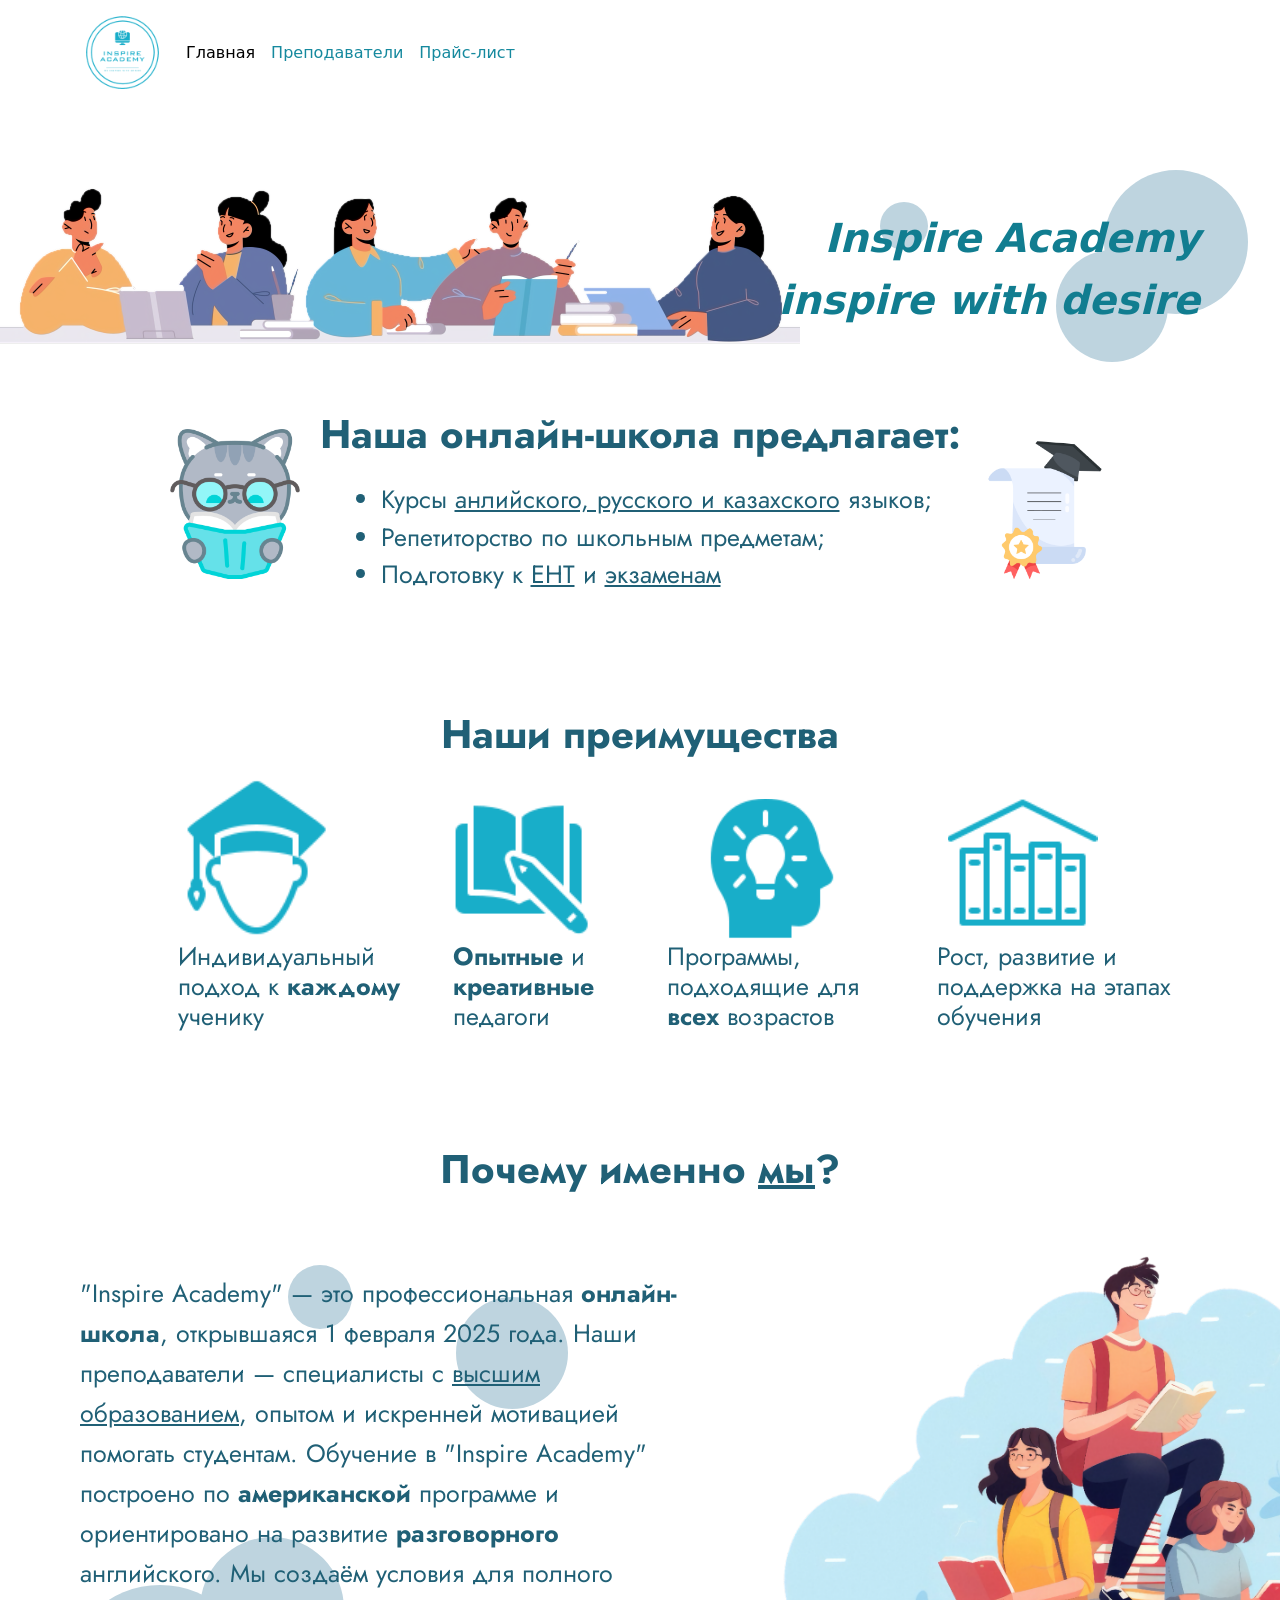
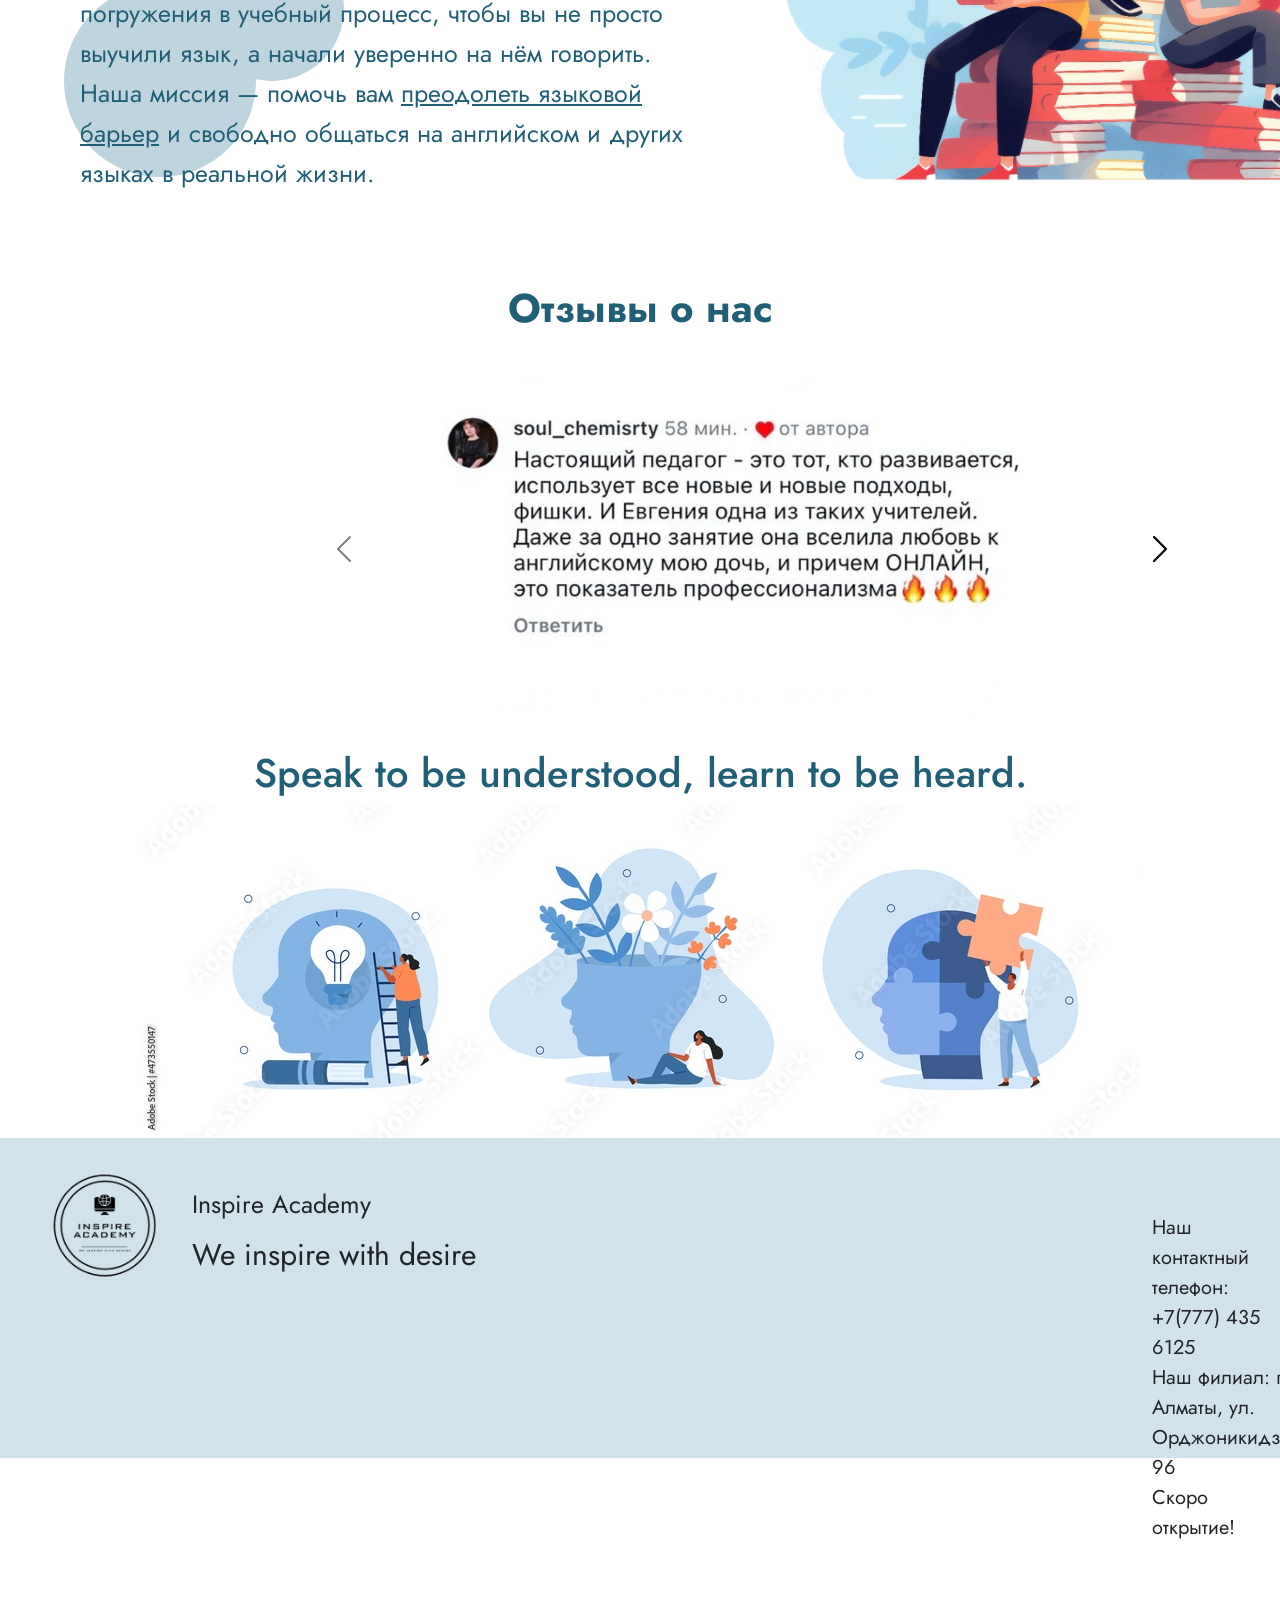
==== commit f8e41a3b: "test2" ====
--- a/index.html
+++ b/index.html
@@ -234,7 +234,7 @@
         title="школа стикеры"
         class="credit-link"
         target="_blank"
-        >Стикеры от Stickers - Flaticonn</a
+        >Стикеры от Stickers - Flaticon</a
       >
     </div>
   </body>
